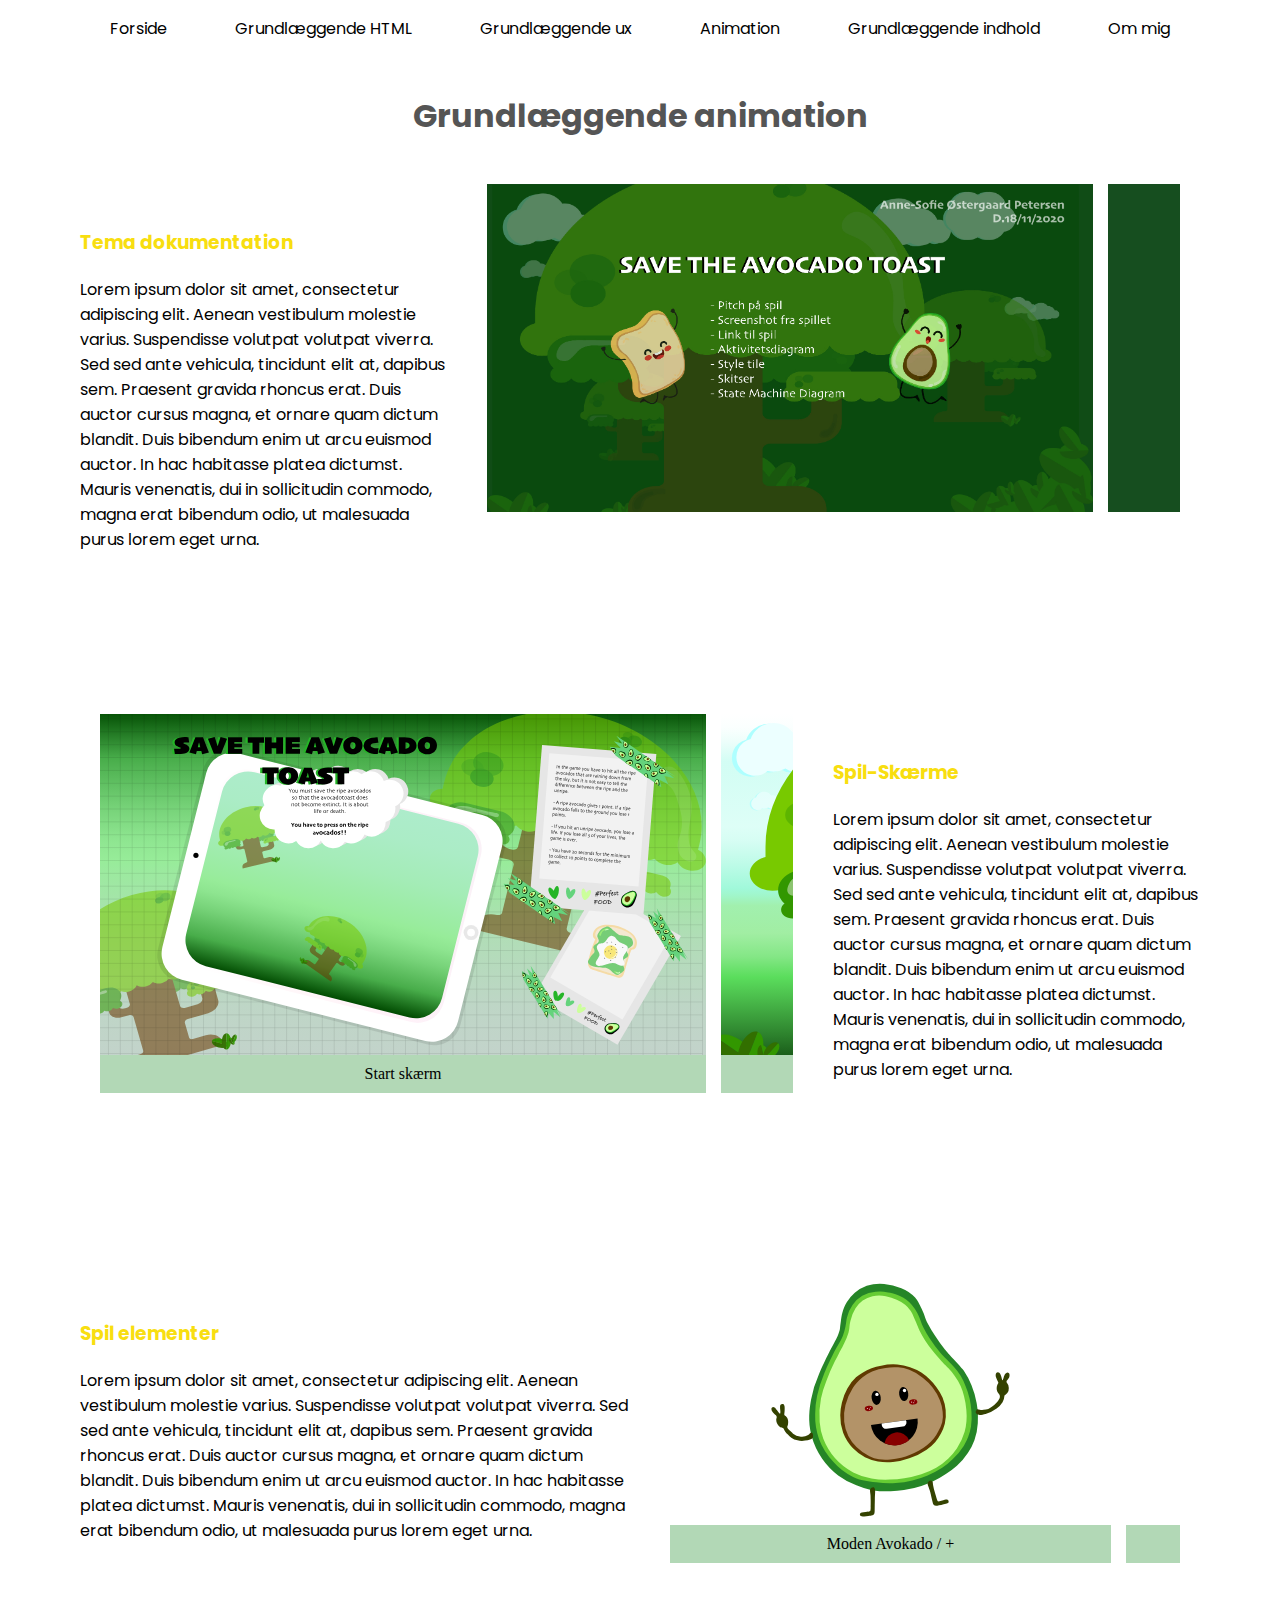
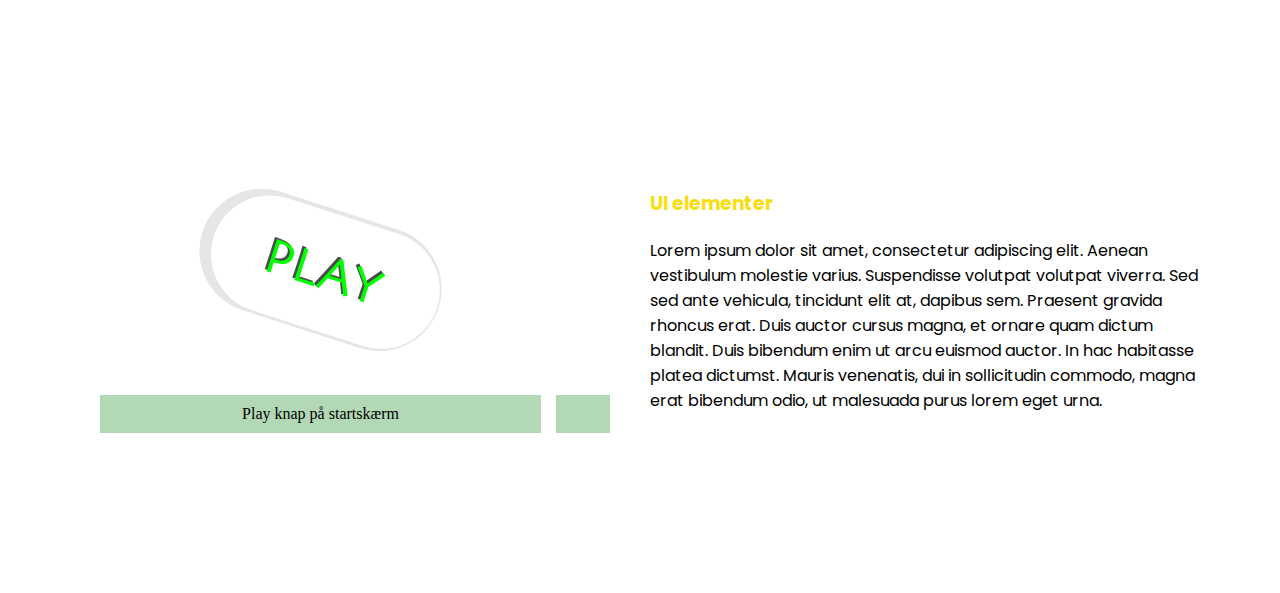
==== animation.html @ e8e9542e "font" ====
<!DOCTYPE html>
<html lang="">

<head>
    <meta charset="utf-8">
    <meta name="viewport" content="width=device-width, initial-scale=1.0">
    <title>Galleri</title>
    <link rel="stylesheet" href="main.css">
    <link rel="stylesheet" href="animation.css">
    <link rel="preconnect" href="https://fonts.gstatic.com">
    <link href="https://fonts.googleapis.com/css2?family=Poppins:wght@200&display=swap" rel="stylesheet">
</head>

<body>
    <header>
        <nav>
            <div id="menuknap" onclick="burgerMenu(this)">
                <div class="bar1"></div>
                <div class="bar2"></div>
                <div class="bar3"></div>
            </div>
            <ul id="menu" class="hidden" onclick="zIndex()">
                <li><a href="forside.html">Forside</a></li>
                <li><a href="html.html">Grundlæggende HTML </a></li>
                <li><a href="grundUX.html">Grundlæggende ux</a></li>
                <li><a href="animation.html">Animation</a></li>
                <li><a href="grundindhold.html">Grundlæggende indhold</a></li>
                <li><a href="ommig.html">Om mig</a></li>
            </ul>
            <div id="logo">
            </div>
        </nav>
    </header>
    <main>
        <section id="first_section">
            <h2>Grundlæggende animation</h2>

            <div class="section_wrapper">
                <div class="col">
                    <h3>Tema dokumentation</h3>
                    <p>Lorem ipsum dolor sit amet, consectetur adipiscing elit. Aenean vestibulum molestie varius. Suspendisse volutpat volutpat viverra. Sed sed ante vehicula, tincidunt elit at, dapibus sem. Praesent gravida rhoncus erat. Duis auctor cursus magna, et ornare quam dictum blandit. Duis bibendum enim ut arcu euismod auctor. In hac habitasse platea dictumst. Mauris venenatis, dui in sollicitudin commodo, magna erat bibendum odio, ut malesuada purus lorem eget urna.</p>
                </div>
                <div class="image-container">
                    <figure>
                        <img src="animation_image/side1.jpg" alt="animations dokument">
                    </figure>
                    <figure>
                        <img src="animation_image/side2.jpg" alt="animations dokument">
                    </figure>
                    <figure>
                        <img src="animation_image/side3.jpg" alt="animations dokument">
                    </figure>
                    <figure>
                        <img src="animation_image/side4.jpg" alt="animations dokument">
                    </figure>
                    <figure>
                        <img src="animation_image/side5.jpg" alt="animations dokument">
                    </figure>
                    <figure>
                        <img src="animation_image/side6.jpg" alt="animations dokument">
                    </figure>
                    <figure>
                        <img src="animation_image/side7.jpg" alt="animations dokument">
                    </figure>
                    <figure>
                        <img src="animation_image/side8.jpg" alt="animations dokument">
                    </figure>
                </div>
            </div>
        </section>
        <section id="second_section">
            <div class="section_wrapper">

                <div class="image-container">

                    <figure>
                        <img src="animation_image/assets/baggrundstart.svg" alt="startskærm">
                        <figcaption>Start skærm</figcaption>
                    </figure>

                    <figure>
                        <img src="animation_image/assets/baggrundspilleskaerm.svg" alt="spilleskærm">
                        <figcaption>Baggrund spilleskærm</figcaption>
                    </figure>
                    <figure>
                        <img src="animation_image/assets/baggrundlevelcomplete.svg" alt="levelcomplete">
                        <figcaption> Levelcomplete skærm </figcaption>
                    </figure>
                    <figure>
                        <img src="animation_image/assets/baggrundgameover.svg" alt="gameover">
                        <figcaption> Game over skærm </figcaption>
                    </figure>
                </div>
                <div class="col">
                    <h3>Spil-Skærme</h3>
                    <p>Lorem ipsum dolor sit amet, consectetur adipiscing elit. Aenean vestibulum molestie varius. Suspendisse volutpat volutpat viverra. Sed sed ante vehicula, tincidunt elit at, dapibus sem. Praesent gravida rhoncus erat. Duis auctor cursus magna, et ornare quam dictum blandit. Duis bibendum enim ut arcu euismod auctor. In hac habitasse platea dictumst. Mauris venenatis, dui in sollicitudin commodo, magna erat bibendum odio, ut malesuada purus lorem eget urna.</p>
                </div>
            </div>
        </section>
        <section id="third_section">
            <div class="section_wrapper">
                <div class="col">
                    <h3>Spil elementer</h3>
                    <p>Lorem ipsum dolor sit amet, consectetur adipiscing elit. Aenean vestibulum molestie varius. Suspendisse volutpat volutpat viverra. Sed sed ante vehicula, tincidunt elit at, dapibus sem. Praesent gravida rhoncus erat. Duis auctor cursus magna, et ornare quam dictum blandit. Duis bibendum enim ut arcu euismod auctor. In hac habitasse platea dictumst. Mauris venenatis, dui in sollicitudin commodo, magna erat bibendum odio, ut malesuada purus lorem eget urna.</p>
                </div>
                <div class="image-container">
                    <figure>
                        <img src="animation_image/assets/figurgodavokado.svg" alt="moden avokado">
                        <figcaption>Moden Avokado / + </figcaption>
                    </figure>

                    <figure>
                        <img src="animation_image/assets/figurdarligavokado.svg" alt="umoden avokado">
                        <figcaption>Umoden Avokado / - </figcaption>
                    </figure>
                    <figure>
                        <img src="animation_image/assets/figuravokado.svg" alt="avokado">
                        <figcaption>Figure på startskærm </figcaption>
                    </figure>
                    <figure>
                        <img src="animation_image/assets/figurtoast.svg" alt="umoden avokado">
                        <figcaption>Figure på startskærm </figcaption>
                    </figure>
                    <figure>
                        <img src="animation_image/assets/figurspeljaeg.svg" alt="umoden avokado">
                        <figcaption>Figure på startskærm </figcaption>
                    </figure>
                    <figure>
                        <img src="animation_image/assets/figuravokadotoast.svg" alt="umoden avokado">
                        <figcaption>Figure på startskærm </figcaption>
                    </figure>
                </div>
            </div>

        </section>
        <section id="fourth_section">

            <div class="section_wrapper">

                <div class="image-container">

                    <figure>
                        <img src="animation_image/assets/knapplay.svg" alt="start knap">
                        <figcaption>Play knap på startskærm</figcaption>
                    </figure>

                    <figure>
                        <img src="animation_image/assets/avokadoliv.svg" alt="liv">
                        <figcaption>Antal Liv på spilleskærm</figcaption>
                    </figure>

                    <figure>
                        <img src="animation_image/assets/avokadoliv.svg" alt="point">
                        <figcaption>Antal point tæller</figcaption>
                    </figure>
                    <figure>
                        <img src="animation_image/assets/figuravokadotoasttid.svg" alt="tid">
                        <figcaption>Tidstæller på spilleskærm</figcaption>
                    </figure>
                    <figure>
                        <img src="animation_image/assets/knapplayagain.svg" alt="prøv igen knap">
                        <figcaption>play again knap på level complete skærm</figcaption>
                    </figure>
                    <figure>
                        <img src="animation_image/assets/knaptryagain.svg" alt="prøv igen knap">
                        <figcaption>Try again knap på game over skærm</figcaption>
                    </figure>
                </div>
                <div class="col">
                    <h3>UI elementer </h3>
                    <p>Lorem ipsum dolor sit amet, consectetur adipiscing elit. Aenean vestibulum molestie varius. Suspendisse volutpat volutpat viverra. Sed sed ante vehicula, tincidunt elit at, dapibus sem. Praesent gravida rhoncus erat. Duis auctor cursus magna, et ornare quam dictum blandit. Duis bibendum enim ut arcu euismod auctor. In hac habitasse platea dictumst. Mauris venenatis, dui in sollicitudin commodo, magna erat bibendum odio, ut malesuada purus lorem eget urna.</p>
                </div>
            </div>
        </section>


    </main>
</body>

</html>
---- main.css ----
* {
    box-sizing: border-box;
}


main {
    max-width: 1080px;
    margin: 4rem auto;
    margin-top: 1rem;
}


body {
    margin: 0;

}

img {
    width: 100%;
    max-width: 100%;

}

section {
    max-width: 1200px;
    margin: 0 auto;
    padding-bottom: 6rem;

}

p {
    font-family: 'Poppins', sans-serif;
    /*    font-family: 'Montserrat';*/
    /*font-size: 0.8rem;*/
}

h1 {
    font-family: 'Poppins', sans-serif;
    /*    font-family: 'Playfair Display', serif;*/
    text-align: center;
    font-size: 6rem;
    color: #FAF8F2;
    /*#D7D7D9;*/

}

h2 {
    color: #555555;
    font-family: 'Poppins', sans-serif;
    /*    font-family: 'Playfair Display', serif;*/
    text-align: center;
    font-size: 2rem;
    padding-bottom: 20px;
}

h3 {
    color: #f8de10;
    /*#FCC751;*/
    font-family: 'Poppins', sans-serif;
    /*    font-family: 'Playfair Display', serif;*/
}

h4 {
    color: #9f9f9f;
    font-family: 'Poppins', sans-serif;
    /*    font-family: 'Playfair Display', serif;*/

}

nav a {
    font-family: 'Poppins', sans-serif;
    /*    font-family: 'Montserrat';*/
    text-decoration: none;
    color: black;
}

nav a:hover {
    color: #FCEE21;
}

/* Navigation */
nav {
    position: relative;
    /*z-index: 1;*/
    text-align: center;

}

.hidden {
    opacity: 0;
    transform: translateY(-10px);
}

header {
    background: #ffffff;
    text-align: center;
}


nav ul {
    position: absolute;
    z-index: 1;
    padding-left: 0;
    background-color: white;
    width: 100%;
    height: 35vh;
    margin-top: 7vh
}

nav a {
    font-size: 1rem;
    padding: 1rem;
}

#menu {
    transition: transform 0.3s;
    transform-origin: top top;
}

#menuknap {
    cursor: pointer;
    padding-left: 80vw;
    padding-top: 1rem;

}

.bar1,
.bar2,
.bar3 {
    width: 30px;
    height: 1px;
    background-color: #9a9a9a;
    margin: 10px 0;
    transition: 0.4s;
}

#menu li {
    list-style: none;
    padding: 2vh;

}

/* Rotate first bar */
.change .bar1 {
    -webkit-transform: rotate(-45deg) translate(-9px, 6px);
    transform: rotate(-45deg) translate(-9px, 6px);
}

/* Fade out the second bar */
.change .bar2 {
    opacity: 0;
}

/* Rotate last bar */
.change .bar3 {
    -webkit-transform: rotate(45deg) translate(-8px, -8px);
    transform: rotate(45deg) translate(-8px, -8px);
}

@media (min-width:600px) {
    /*Navigation*/

    #menuknap {
        display: none;
    }

    #menu.hidden {
        opacity: 1;

    }

    #menu li {
        display: inline-block;
        margin: 1rem;
        padding: 0;

    }

    nav ul {
        position: relative;
        padding-left: 0;
        background: none;
        height: 2rem;
        width: 100%;
        margin: 0;
    }

    nav {
        position: relative;
        text-align: center;
        padding-top: 10px;
        padding-bottom: 10px;

    }

}
---- animation.css ----
* {
    margin: 0;
    box-sizing: border-box;
}

img {
    width: 100%;
    vertical-align: middle;
}

/*Gobal styles*/
body {
    background: white;
}


h3 {
    text-align: left;
    padding-bottom: 20px;
}

p {
    text-align: left;
}

/*main content*/
main {
    max-width: 1200px;
    margin: 0 auto;
}

section {
    text-align: center;
    margin: 40px 0;
}

#fourth_section img {
    height: 250px;
}

#third_section img {
    height: 250px;
}

.image-container {
    display: flex;
    gap: 15px;
    padding: 20px;
}

.image-container figure {
    flex-grow: 1;
}

.image-container figcaption {
    padding: 10px;
    background: rgba(133, 193, 140, 0.63);
}

.image-container {
    overflow-x: scroll;
    scroll-snap-type: x mandatory;
}

.image-container figure {
    flex-basis: 90%;
    flex-shrink: 0;
    scroll-snap-align: center;
}

.image-container {
    margin-right: 20px;
}

#first_section .section_wrapper {
    padding: 2px 20px 2px 20px;
    margin: 2px 20px 2px 20px;
}

#second_section .section_wrapper {
    padding: 2px 20px 2px 20px;
    margin: 2px 20px 2px 20px;
}

#third_section .section_wrapper {
    padding: 2px 20px 2px 20px;
    margin: 2px 20px 2px 20px;
}

#fourth_section .section_wrapper {
    padding: 2px 20px 2px 20px;
    margin: 2px 20px 2px 20px;
}

.col {
    padding-top: 4rem;
}

@media (min-width: 600px) {
    #first_section .section_wrapper {
        display: grid;
        grid-template-columns: 1fr 2fr;
        grid-gap: 20px;
    }

    #second_section .section_wrapper {
        display: grid;
        grid-template-columns: 2fr 1fr;
        grid-gap: 20px;
    }

    #third_section .section_wrapper {
        display: grid;
        grid-template-columns: 1fr 1fr;
        grid-gap: 20px;
    }

    #fourth_section .section_wrapper {
        display: grid;
        grid-template-columns: 1fr 1fr;
        grid-gap: 20px;
    }
}
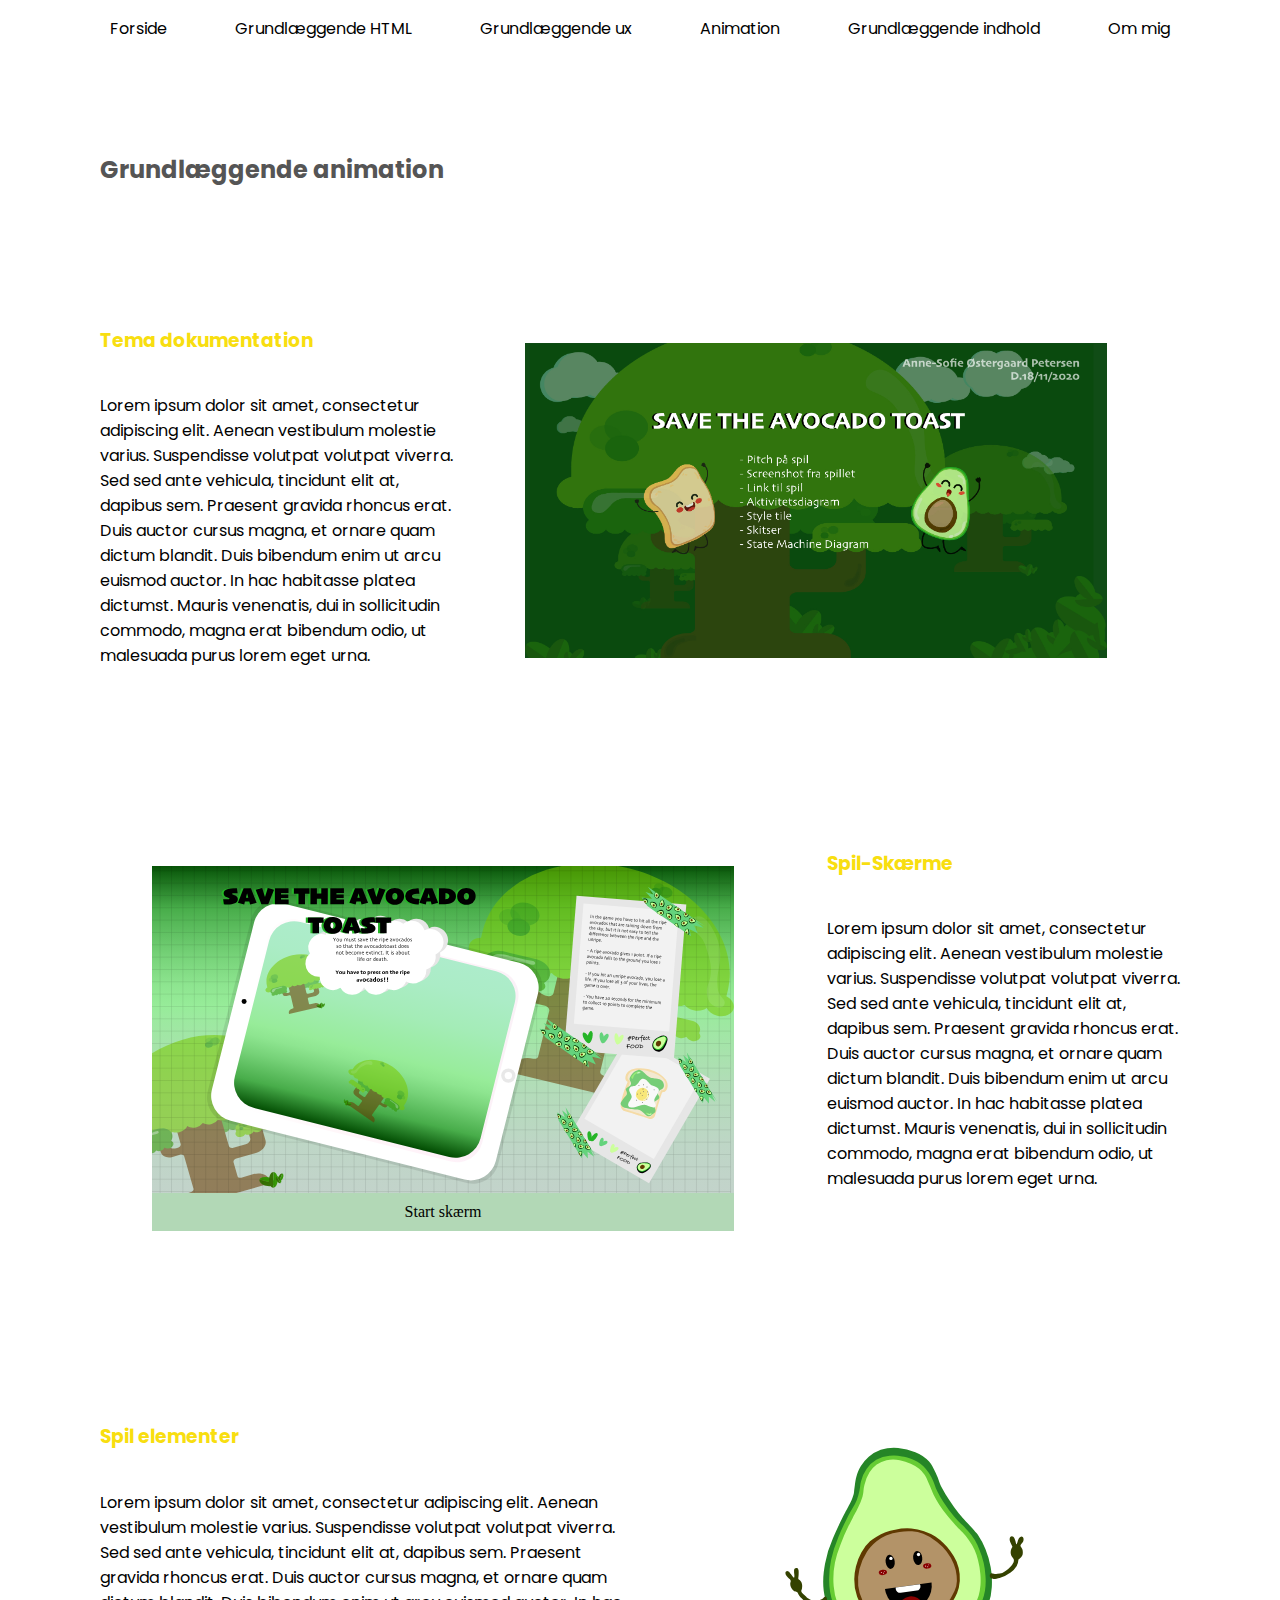
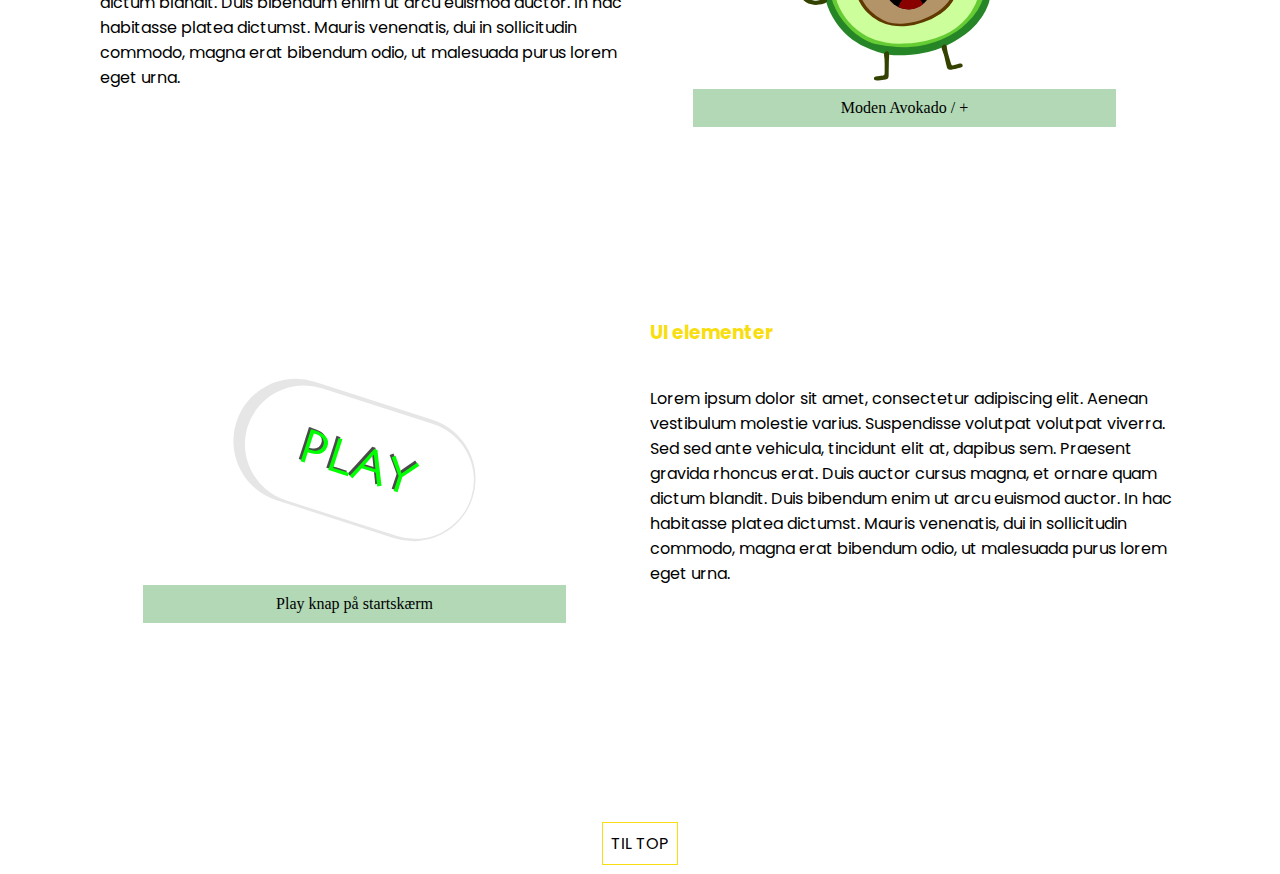
==== commit 496dd6da: "rettelser" ====
--- a/animation.html
+++ b/animation.html
@@ -12,7 +12,7 @@
 </head>
 
 <body>
-    <header>
+    <header id="my_header">
         <nav>
             <div id="menuknap" onclick="burgerMenu(this)">
                 <div class="bar1"></div>
@@ -32,9 +32,9 @@
         </nav>
     </header>
     <main>
+        <h2>Grundlæggende animation</h2>
+
         <section id="first_section">
-            <h2>Grundlæggende animation</h2>
-
             <div class="section_wrapper">
                 <div class="col">
                     <h3>Tema dokumentation</h3>
@@ -172,9 +172,13 @@
                 </div>
             </div>
         </section>
+    </main>
+    <footer id="footer">
+        <div class="footer">
+            <a href="#my_header">TIL TOP</a>
 
-
-    </main>
+        </div>
+    </footer>
 </body>
 
 </html>
--- a/main.css
+++ b/main.css
@@ -48,9 +48,10 @@
     color: #555555;
     font-family: 'Poppins', sans-serif;
     /*    font-family: 'Playfair Display', serif;*/
-    text-align: center;
-    font-size: 2rem;
-    padding-bottom: 20px;
+    text-align: left;
+    font-size: 1.5rem;
+    padding-bottom: 5rem;
+    padding-top: 5rem;
 }
 
 h3 {
@@ -102,9 +103,9 @@
     z-index: 1;
     padding-left: 0;
     background-color: white;
-    width: 100%;
-    height: 35vh;
-    margin-top: 7vh
+    width: 42%;
+    height: 44vh;
+    margin: 0;
 }
 
 nav a {
@@ -136,9 +137,32 @@
 
 #menu li {
     list-style: none;
-    padding: 2vh;
-
-}
+    padding: 1.5vh;
+
+}
+
+.logodesktop {
+    display: none;
+}
+
+#logo h1 {
+    font-size: 8vw;
+    text-align: left;
+    padding-left: 7vw;
+    padding-top: 20px;
+    color: #FDD882;
+    display: none;
+}
+
+.logomobil {
+    position: absolute;
+    width: 120px;
+    height: 120px;
+    margin-top: 1rem;
+    margin-left: 37.8vw;
+
+}
+
 
 /* Rotate first bar */
 .change .bar1 {
@@ -194,3 +218,20 @@
     }
 
 }
+
+.footer {
+    height: 55px;
+    width: 100%;
+    background-color: #ffffff;
+    text-align: center;
+    font-family: 'Poppins', sans-serif;
+}
+
+.footer a {
+    display: inline-block;
+    color: black;
+    border: 1px solid #f8de10;
+    padding: 8px;
+    margin: 3px;
+    text-decoration: none;
+}
--- a/animation.css
+++ b/animation.css
@@ -1,8 +1,3 @@
-* {
-    margin: 0;
-    box-sizing: border-box;
-}
-
 img {
     width: 100%;
     vertical-align: middle;
@@ -24,10 +19,6 @@
 }
 
 /*main content*/
-main {
-    max-width: 1200px;
-    margin: 0 auto;
-}
 
 section {
     text-align: center;
@@ -72,29 +63,8 @@
     margin-right: 20px;
 }
 
-#first_section .section_wrapper {
-    padding: 2px 20px 2px 20px;
-    margin: 2px 20px 2px 20px;
-}
 
-#second_section .section_wrapper {
-    padding: 2px 20px 2px 20px;
-    margin: 2px 20px 2px 20px;
-}
 
-#third_section .section_wrapper {
-    padding: 2px 20px 2px 20px;
-    margin: 2px 20px 2px 20px;
-}
-
-#fourth_section .section_wrapper {
-    padding: 2px 20px 2px 20px;
-    margin: 2px 20px 2px 20px;
-}
-
-.col {
-    padding-top: 4rem;
-}
 
 @media (min-width: 600px) {
     #first_section .section_wrapper {
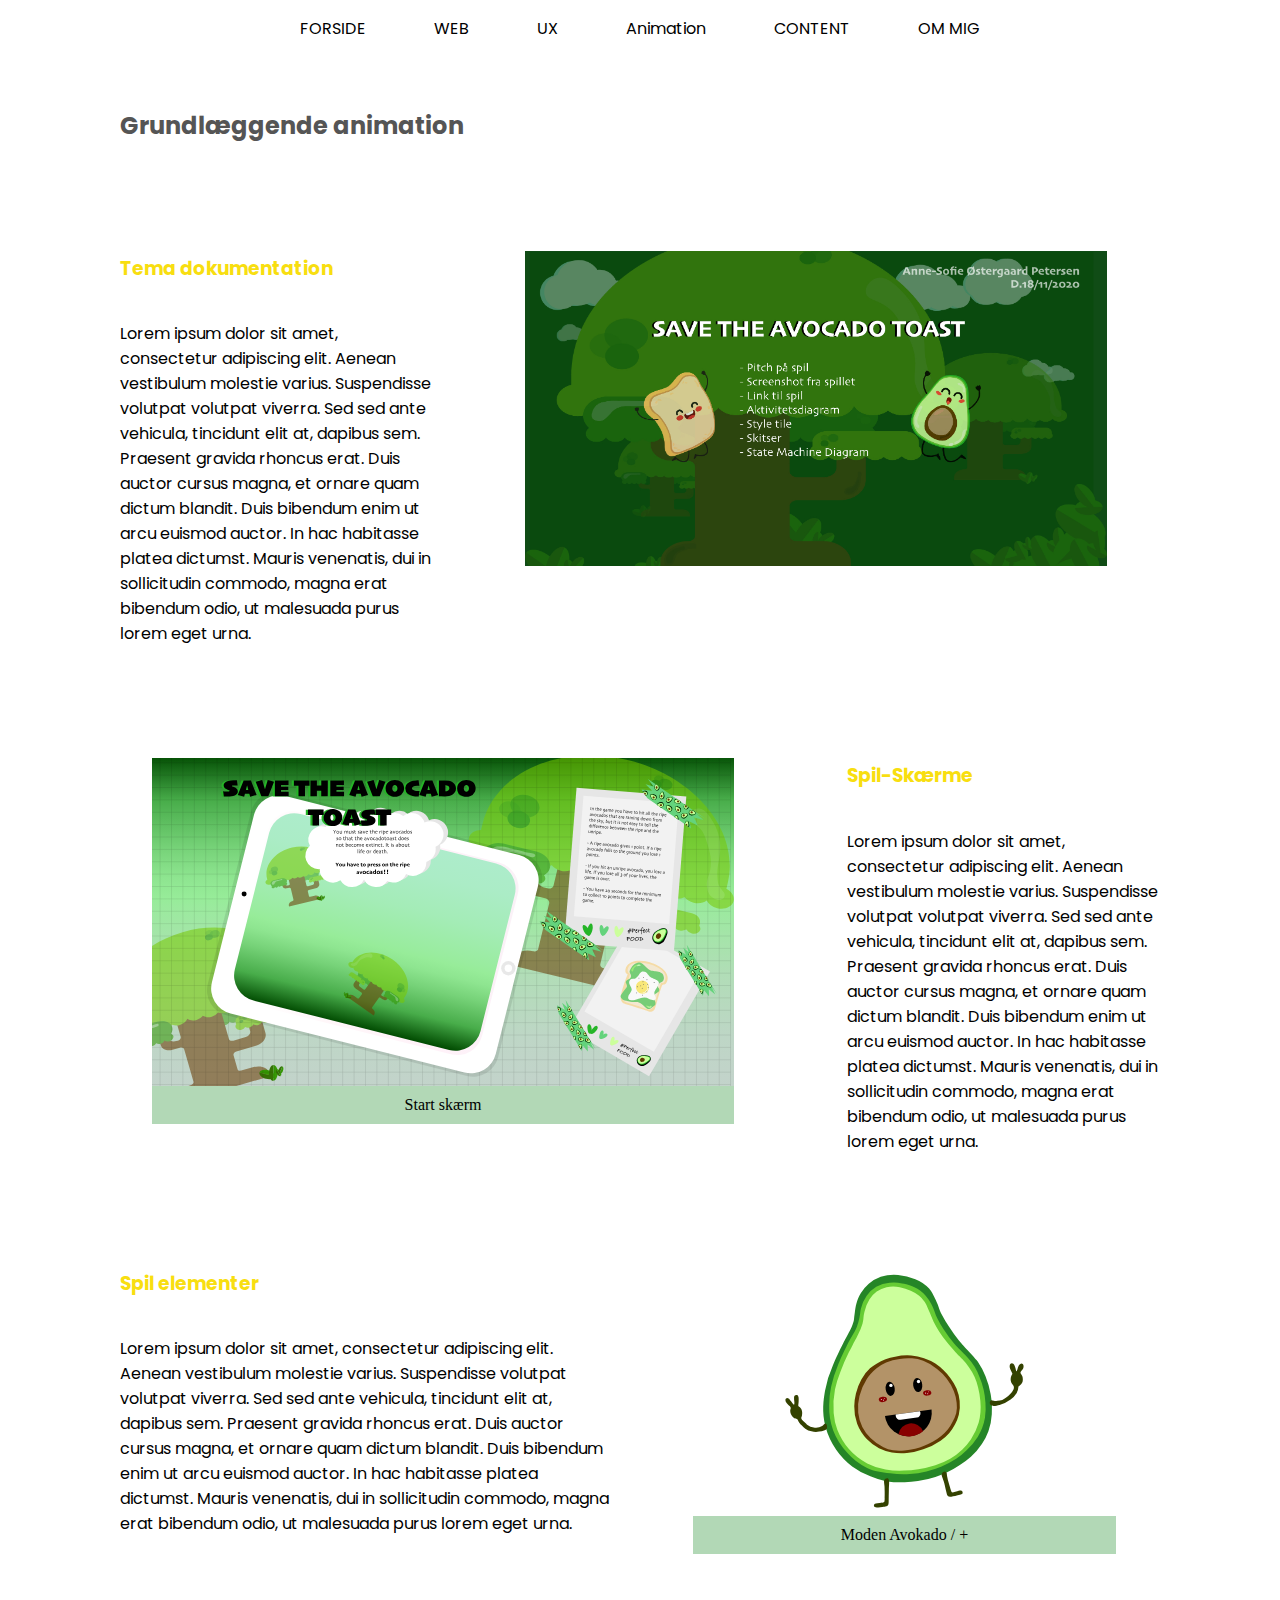
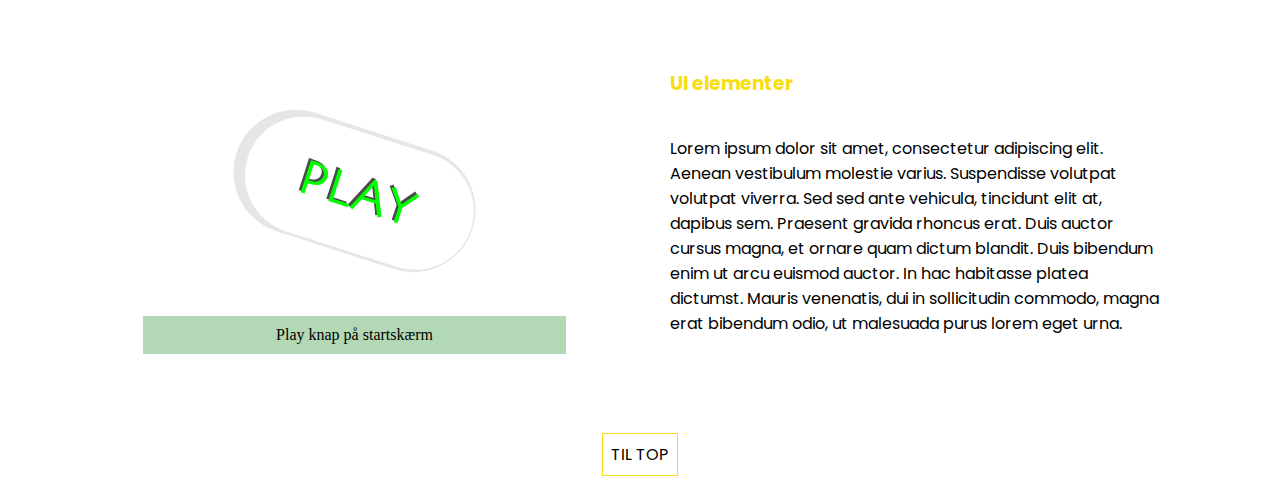
==== commit 0559939c: "res og menu" ====
--- a/animation.html
+++ b/animation.html
@@ -9,6 +9,8 @@
     <link rel="stylesheet" href="animation.css">
     <link rel="preconnect" href="https://fonts.gstatic.com">
     <link href="https://fonts.googleapis.com/css2?family=Poppins:wght@200&display=swap" rel="stylesheet">
+    <script src="script.js"></script>
+
 </head>
 
 <body>
@@ -19,13 +21,13 @@
                 <div class="bar2"></div>
                 <div class="bar3"></div>
             </div>
-            <ul id="menu" class="hidden" onclick="zIndex()">
-                <li><a href="forside.html">Forside</a></li>
-                <li><a href="html.html">Grundlæggende HTML </a></li>
-                <li><a href="grundUX.html">Grundlæggende ux</a></li>
+            <ul id="menu" class="hidden">
+                <li><a href="forside.html">FORSIDE</a></li>
+                <li><a href="html.html">WEB</a></li>
+                <li><a href="grundUX.html">UX</a></li>
                 <li><a href="animation.html">Animation</a></li>
-                <li><a href="grundindhold.html">Grundlæggende indhold</a></li>
-                <li><a href="ommig.html">Om mig</a></li>
+                <li><a href="grundindhold.html">CONTENT</a></li>
+                <li><a href="ommig.html">OM MIG</a></li>
             </ul>
             <div id="logo">
             </div>
@@ -36,7 +38,7 @@
 
         <section id="first_section">
             <div class="section_wrapper">
-                <div class="col">
+                <div class="text">
                     <h3>Tema dokumentation</h3>
                     <p>Lorem ipsum dolor sit amet, consectetur adipiscing elit. Aenean vestibulum molestie varius. Suspendisse volutpat volutpat viverra. Sed sed ante vehicula, tincidunt elit at, dapibus sem. Praesent gravida rhoncus erat. Duis auctor cursus magna, et ornare quam dictum blandit. Duis bibendum enim ut arcu euismod auctor. In hac habitasse platea dictumst. Mauris venenatis, dui in sollicitudin commodo, magna erat bibendum odio, ut malesuada purus lorem eget urna.</p>
                 </div>
@@ -91,7 +93,7 @@
                         <figcaption> Game over skærm </figcaption>
                     </figure>
                 </div>
-                <div class="col">
+                <div class="text">
                     <h3>Spil-Skærme</h3>
                     <p>Lorem ipsum dolor sit amet, consectetur adipiscing elit. Aenean vestibulum molestie varius. Suspendisse volutpat volutpat viverra. Sed sed ante vehicula, tincidunt elit at, dapibus sem. Praesent gravida rhoncus erat. Duis auctor cursus magna, et ornare quam dictum blandit. Duis bibendum enim ut arcu euismod auctor. In hac habitasse platea dictumst. Mauris venenatis, dui in sollicitudin commodo, magna erat bibendum odio, ut malesuada purus lorem eget urna.</p>
                 </div>
@@ -99,7 +101,7 @@
         </section>
         <section id="third_section">
             <div class="section_wrapper">
-                <div class="col">
+                <div class="text">
                     <h3>Spil elementer</h3>
                     <p>Lorem ipsum dolor sit amet, consectetur adipiscing elit. Aenean vestibulum molestie varius. Suspendisse volutpat volutpat viverra. Sed sed ante vehicula, tincidunt elit at, dapibus sem. Praesent gravida rhoncus erat. Duis auctor cursus magna, et ornare quam dictum blandit. Duis bibendum enim ut arcu euismod auctor. In hac habitasse platea dictumst. Mauris venenatis, dui in sollicitudin commodo, magna erat bibendum odio, ut malesuada purus lorem eget urna.</p>
                 </div>
@@ -166,7 +168,7 @@
                         <figcaption>Try again knap på game over skærm</figcaption>
                     </figure>
                 </div>
-                <div class="col">
+                <div class="text">
                     <h3>UI elementer </h3>
                     <p>Lorem ipsum dolor sit amet, consectetur adipiscing elit. Aenean vestibulum molestie varius. Suspendisse volutpat volutpat viverra. Sed sed ante vehicula, tincidunt elit at, dapibus sem. Praesent gravida rhoncus erat. Duis auctor cursus magna, et ornare quam dictum blandit. Duis bibendum enim ut arcu euismod auctor. In hac habitasse platea dictumst. Mauris venenatis, dui in sollicitudin commodo, magna erat bibendum odio, ut malesuada purus lorem eget urna.</p>
                 </div>
--- a/main.css
+++ b/main.css
@@ -5,8 +5,8 @@
 
 main {
     max-width: 1080px;
-    margin: 4rem auto;
-    margin-top: 1rem;
+    margin: 1.5rem auto;
+    /*    margin-top: 1rem;*/
 }
 
 
@@ -24,7 +24,7 @@
 section {
     max-width: 1200px;
     margin: 0 auto;
-    padding-bottom: 6rem;
+    padding-bottom: 1rem;
 
 }
 
@@ -50,8 +50,9 @@
     /*    font-family: 'Playfair Display', serif;*/
     text-align: left;
     font-size: 1.5rem;
-    padding-bottom: 5rem;
-    padding-top: 5rem;
+    padding-bottom: 2rem;
+    padding-top: 2rem;
+    padding-left: 20px;
 }
 
 h3 {
@@ -82,8 +83,9 @@
 /* Navigation */
 nav {
     position: relative;
-    /*z-index: 1;*/
-    text-align: center;
+    /*    z-index: 1;
+    */
+    text-align: left;
 
 }
 
@@ -103,7 +105,7 @@
     z-index: 1;
     padding-left: 0;
     background-color: white;
-    width: 42%;
+    width: 100%;
     height: 44vh;
     margin: 0;
 }
@@ -115,7 +117,7 @@
 
 #menu {
     transition: transform 0.3s;
-    transform-origin: top top;
+    transform-origin: top;
 }
 
 #menuknap {
@@ -130,7 +132,7 @@
 .bar3 {
     width: 30px;
     height: 1px;
-    background-color: #9a9a9a;
+    background-color: #FCEE21;
     margin: 10px 0;
     transition: 0.4s;
 }
@@ -138,28 +140,6 @@
 #menu li {
     list-style: none;
     padding: 1.5vh;
-
-}
-
-.logodesktop {
-    display: none;
-}
-
-#logo h1 {
-    font-size: 8vw;
-    text-align: left;
-    padding-left: 7vw;
-    padding-top: 20px;
-    color: #FDD882;
-    display: none;
-}
-
-.logomobil {
-    position: absolute;
-    width: 120px;
-    height: 120px;
-    margin-top: 1rem;
-    margin-left: 37.8vw;
 
 }
 
@@ -217,6 +197,14 @@
 
     }
 
+    section {
+        max-width: 1200px;
+        margin: 0 auto;
+        padding-bottom: 6rem;
+
+    }
+
+
 }
 
 .footer {
@@ -235,3 +223,7 @@
     margin: 3px;
     text-decoration: none;
 }
+
+.footer a:hover {
+    color: #FCEE21;
+}
--- a/animation.css
+++ b/animation.css
@@ -16,6 +16,7 @@
 
 p {
     text-align: left;
+
 }
 
 /*main content*/
@@ -23,6 +24,7 @@
 section {
     text-align: center;
     margin: 40px 0;
+    padding-bottom: 0;
 }
 
 #fourth_section img {
@@ -63,7 +65,9 @@
     margin-right: 20px;
 }
 
-
+.text {
+    padding: 20px;
+}
 
 
 @media (min-width: 600px) {
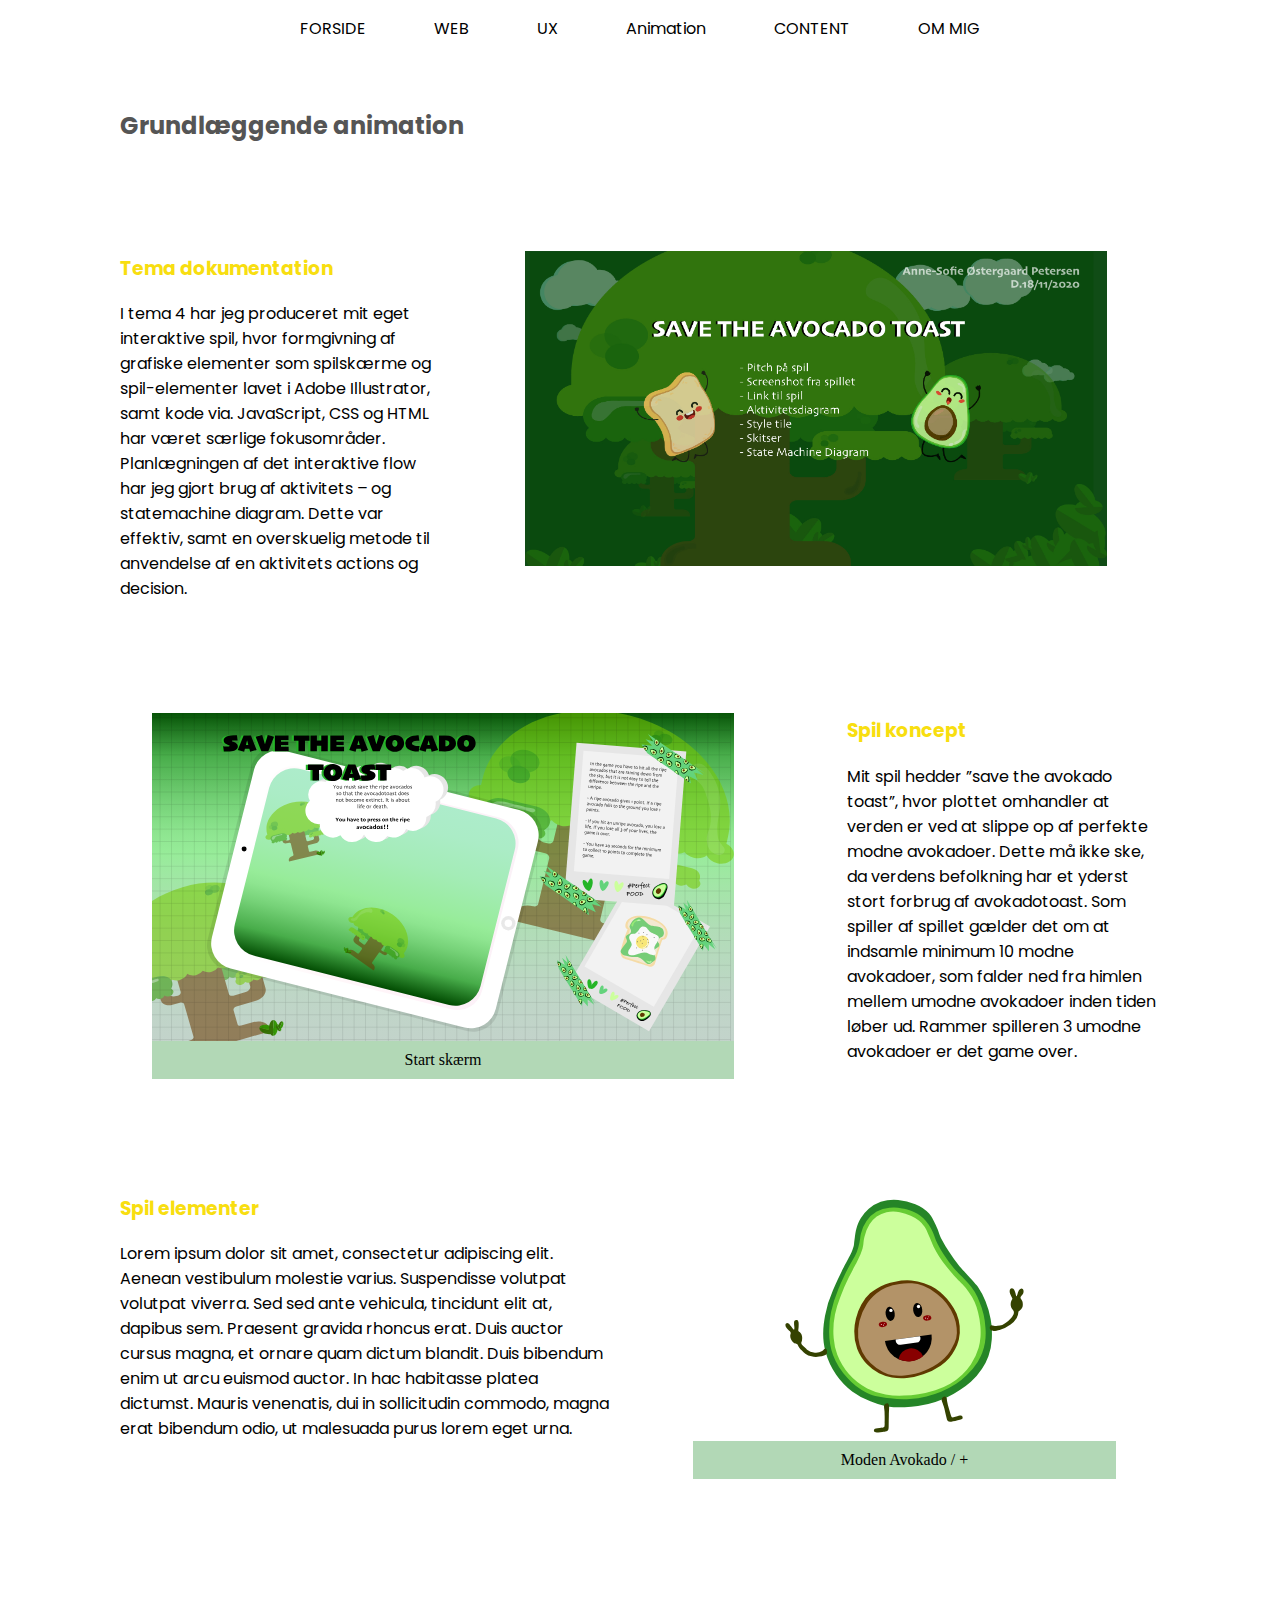
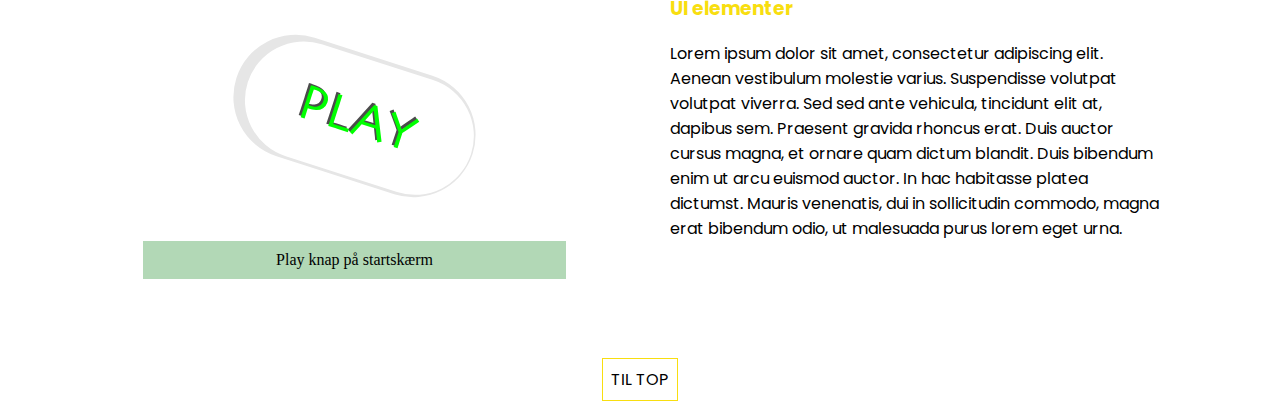
==== commit f9e97039: "n" ====
--- a/animation.html
+++ b/animation.html
@@ -40,7 +40,9 @@
             <div class="section_wrapper">
                 <div class="text">
                     <h3>Tema dokumentation</h3>
-                    <p>Lorem ipsum dolor sit amet, consectetur adipiscing elit. Aenean vestibulum molestie varius. Suspendisse volutpat volutpat viverra. Sed sed ante vehicula, tincidunt elit at, dapibus sem. Praesent gravida rhoncus erat. Duis auctor cursus magna, et ornare quam dictum blandit. Duis bibendum enim ut arcu euismod auctor. In hac habitasse platea dictumst. Mauris venenatis, dui in sollicitudin commodo, magna erat bibendum odio, ut malesuada purus lorem eget urna.</p>
+                    <p>I tema 4 har jeg produceret mit eget interaktive spil, hvor formgivning af grafiske elementer som spilskærme og spil-elementer lavet i Adobe Illustrator, samt kode via. JavaScript, CSS og HTML har været særlige fokusområder. Planlægningen af det interaktive flow har jeg gjort brug af aktivitets – og statemachine diagram. Dette var effektiv, samt en overskuelig metode til anvendelse af en aktivitets actions og decision.
+
+                    </p>
                 </div>
                 <div class="image-container">
                     <figure>
@@ -94,8 +96,8 @@
                     </figure>
                 </div>
                 <div class="text">
-                    <h3>Spil-Skærme</h3>
-                    <p>Lorem ipsum dolor sit amet, consectetur adipiscing elit. Aenean vestibulum molestie varius. Suspendisse volutpat volutpat viverra. Sed sed ante vehicula, tincidunt elit at, dapibus sem. Praesent gravida rhoncus erat. Duis auctor cursus magna, et ornare quam dictum blandit. Duis bibendum enim ut arcu euismod auctor. In hac habitasse platea dictumst. Mauris venenatis, dui in sollicitudin commodo, magna erat bibendum odio, ut malesuada purus lorem eget urna.</p>
+                    <h3>Spil koncept</h3>
+                    <p>Mit spil hedder ”save the avokado toast”, hvor plottet omhandler at verden er ved at slippe op af perfekte modne avokadoer. Dette må ikke ske, da verdens befolkning har et yderst stort forbrug af avokadotoast. Som spiller af spillet gælder det om at indsamle minimum 10 modne avokadoer, som falder ned fra himlen mellem umodne avokadoer inden tiden løber ud. Rammer spilleren 3 umodne avokadoer er det game over.</p>
                 </div>
             </div>
         </section>
--- a/main.css
+++ b/main.css
@@ -122,7 +122,7 @@
 
 #menuknap {
     cursor: pointer;
-    padding-left: 80vw;
+    padding-left: 90vw;
     padding-top: 1rem;
 
 }
@@ -161,7 +161,7 @@
     transform: rotate(45deg) translate(-8px, -8px);
 }
 
-@media (min-width:600px) {
+@media (min-width:730px) {
     /*Navigation*/
 
     #menuknap {
--- a/animation.css
+++ b/animation.css
@@ -11,7 +11,6 @@
 
 h3 {
     text-align: left;
-    padding-bottom: 20px;
 }
 
 p {
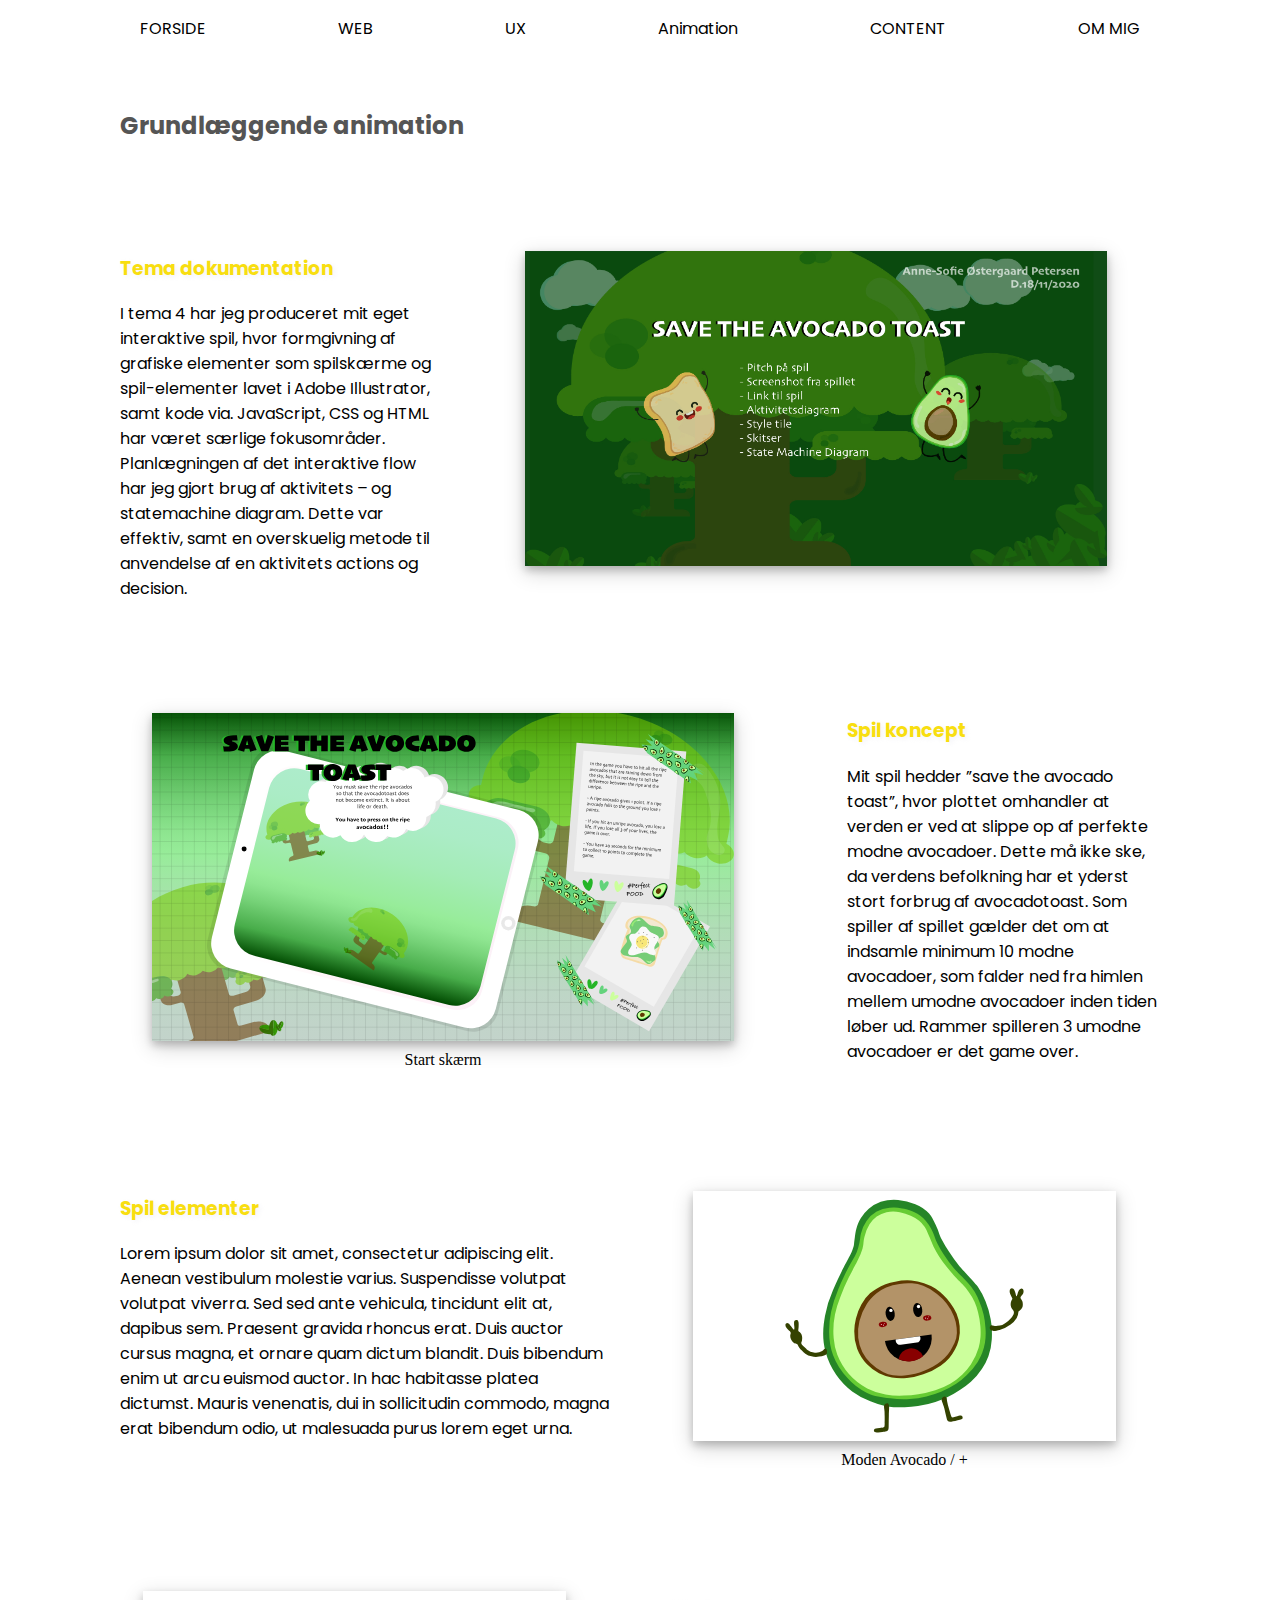
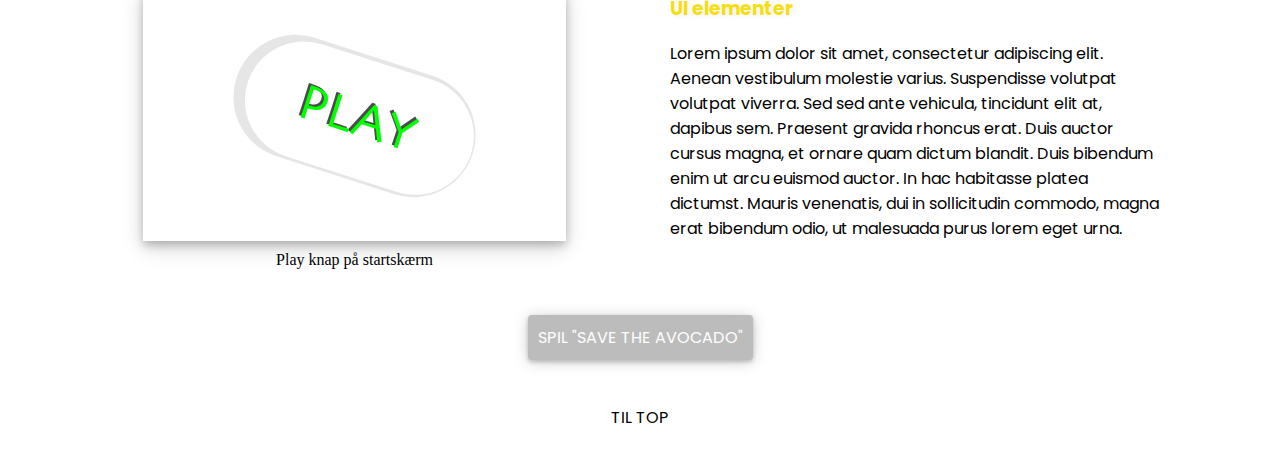
==== commit e8d910f9: "hej" ====
--- a/animation.html
+++ b/animation.html
@@ -97,7 +97,7 @@
                 </div>
                 <div class="text">
                     <h3>Spil koncept</h3>
-                    <p>Mit spil hedder ”save the avokado toast”, hvor plottet omhandler at verden er ved at slippe op af perfekte modne avokadoer. Dette må ikke ske, da verdens befolkning har et yderst stort forbrug af avokadotoast. Som spiller af spillet gælder det om at indsamle minimum 10 modne avokadoer, som falder ned fra himlen mellem umodne avokadoer inden tiden løber ud. Rammer spilleren 3 umodne avokadoer er det game over.</p>
+                    <p>Mit spil hedder ”save the avocado toast”, hvor plottet omhandler at verden er ved at slippe op af perfekte modne avocadoer. Dette må ikke ske, da verdens befolkning har et yderst stort forbrug af avocadotoast. Som spiller af spillet gælder det om at indsamle minimum 10 modne avocadoer, som falder ned fra himlen mellem umodne avocadoer inden tiden løber ud. Rammer spilleren 3 umodne avocadoer er det game over.</p>
                 </div>
             </div>
         </section>
@@ -110,12 +110,12 @@
                 <div class="image-container">
                     <figure>
                         <img src="animation_image/assets/figurgodavokado.svg" alt="moden avokado">
-                        <figcaption>Moden Avokado / + </figcaption>
+                        <figcaption>Moden Avocado / + </figcaption>
                     </figure>
 
                     <figure>
                         <img src="animation_image/assets/figurdarligavokado.svg" alt="umoden avokado">
-                        <figcaption>Umoden Avokado / - </figcaption>
+                        <figcaption>Umoden Avocado / - </figcaption>
                     </figure>
                     <figure>
                         <img src="animation_image/assets/figuravokado.svg" alt="avokado">
@@ -175,6 +175,7 @@
                     <p>Lorem ipsum dolor sit amet, consectetur adipiscing elit. Aenean vestibulum molestie varius. Suspendisse volutpat volutpat viverra. Sed sed ante vehicula, tincidunt elit at, dapibus sem. Praesent gravida rhoncus erat. Duis auctor cursus magna, et ornare quam dictum blandit. Duis bibendum enim ut arcu euismod auctor. In hac habitasse platea dictumst. Mauris venenatis, dui in sollicitudin commodo, magna erat bibendum odio, ut malesuada purus lorem eget urna.</p>
                 </div>
             </div>
+            <a href="http://asoep.dk/kea/04_animation/spil/spil/index.html" class="button">SPIL "SAVE THE AVOCADO"</a>
         </section>
     </main>
     <footer id="footer">
--- a/main.css
+++ b/main.css
@@ -18,7 +18,6 @@
 img {
     width: 100%;
     max-width: 100%;
-
 }
 
 section {
@@ -60,6 +59,8 @@
     /*#FCC751;*/
     font-family: 'Poppins', sans-serif;
     /*    font-family: 'Playfair Display', serif;*/
+    text-shadow: 2px 2px 5px rgba(237, 237, 242, 0.65);
+
 }
 
 h4 {
@@ -112,7 +113,7 @@
 
 nav a {
     font-size: 1rem;
-    padding: 1rem;
+    padding: 4rem;
 }
 
 #menu {
@@ -161,6 +162,26 @@
     transform: rotate(45deg) translate(-8px, -8px);
 }
 
+.footer {
+    height: 55px;
+    width: 100%;
+    background-color: #ffffff;
+    text-align: center;
+    font-family: 'Poppins', sans-serif;
+}
+
+.footer a {
+    display: inline-block;
+    color: black;
+    padding: 2px;
+    margin: 3px;
+    text-decoration: none;
+}
+
+.footer a:hover {
+    color: #FCEE21;
+}
+
 @media (min-width:730px) {
     /*Navigation*/
 
@@ -207,23 +228,23 @@
 
 }
 
-.footer {
-    height: 55px;
-    width: 100%;
-    background-color: #ffffff;
-    text-align: center;
-    font-family: 'Poppins', sans-serif;
-}
-
-.footer a {
-    display: inline-block;
-    color: black;
-    border: 1px solid #f8de10;
-    padding: 8px;
-    margin: 3px;
-    text-decoration: none;
-}
-
-.footer a:hover {
-    color: #FCEE21;
-}
+@media (max-width: 1300px) {
+    nav a {
+        font-size: 1rem;
+        padding: 3rem;
+    }
+}
+
+@media (max-width: 1106px) {
+    nav a {
+        font-size: 1rem;
+        padding: 2rem;
+    }
+}
+
+@media (max-width: 920px) {
+    nav a {
+        font-size: 1rem;
+        padding: 1rem;
+    }
+}
--- a/animation.css
+++ b/animation.css
@@ -1,6 +1,7 @@
 img {
     width: 100%;
     vertical-align: middle;
+    box-shadow: 0 4px 8px 0 rgba(0, 0, 0, 0.2), 0 6px 20px 0 rgba(0, 0, 0, 0.19);
 }
 
 /*Gobal styles*/
@@ -46,7 +47,7 @@
 
 .image-container figcaption {
     padding: 10px;
-    background: rgba(133, 193, 140, 0.63);
+    background: white;
 }
 
 .image-container {
@@ -94,3 +95,21 @@
         grid-gap: 20px;
     }
 }
+
+.button {
+
+    position: relative;
+    display: inline-block;
+    background-color: #bcbcbc;
+    text-decoration: none;
+    border-radius: 4px;
+    color: white;
+    font-family: 'Poppins', sans-serif;
+    padding: 10px;
+    box-shadow: 0 2px 4px 0 rgba(0, 0, 0, 0.2), 0 2px 15px 0 rgba(0, 0, 0, 0.19);
+
+}
+
+a:hover {
+    color: #FCEE21;
+}
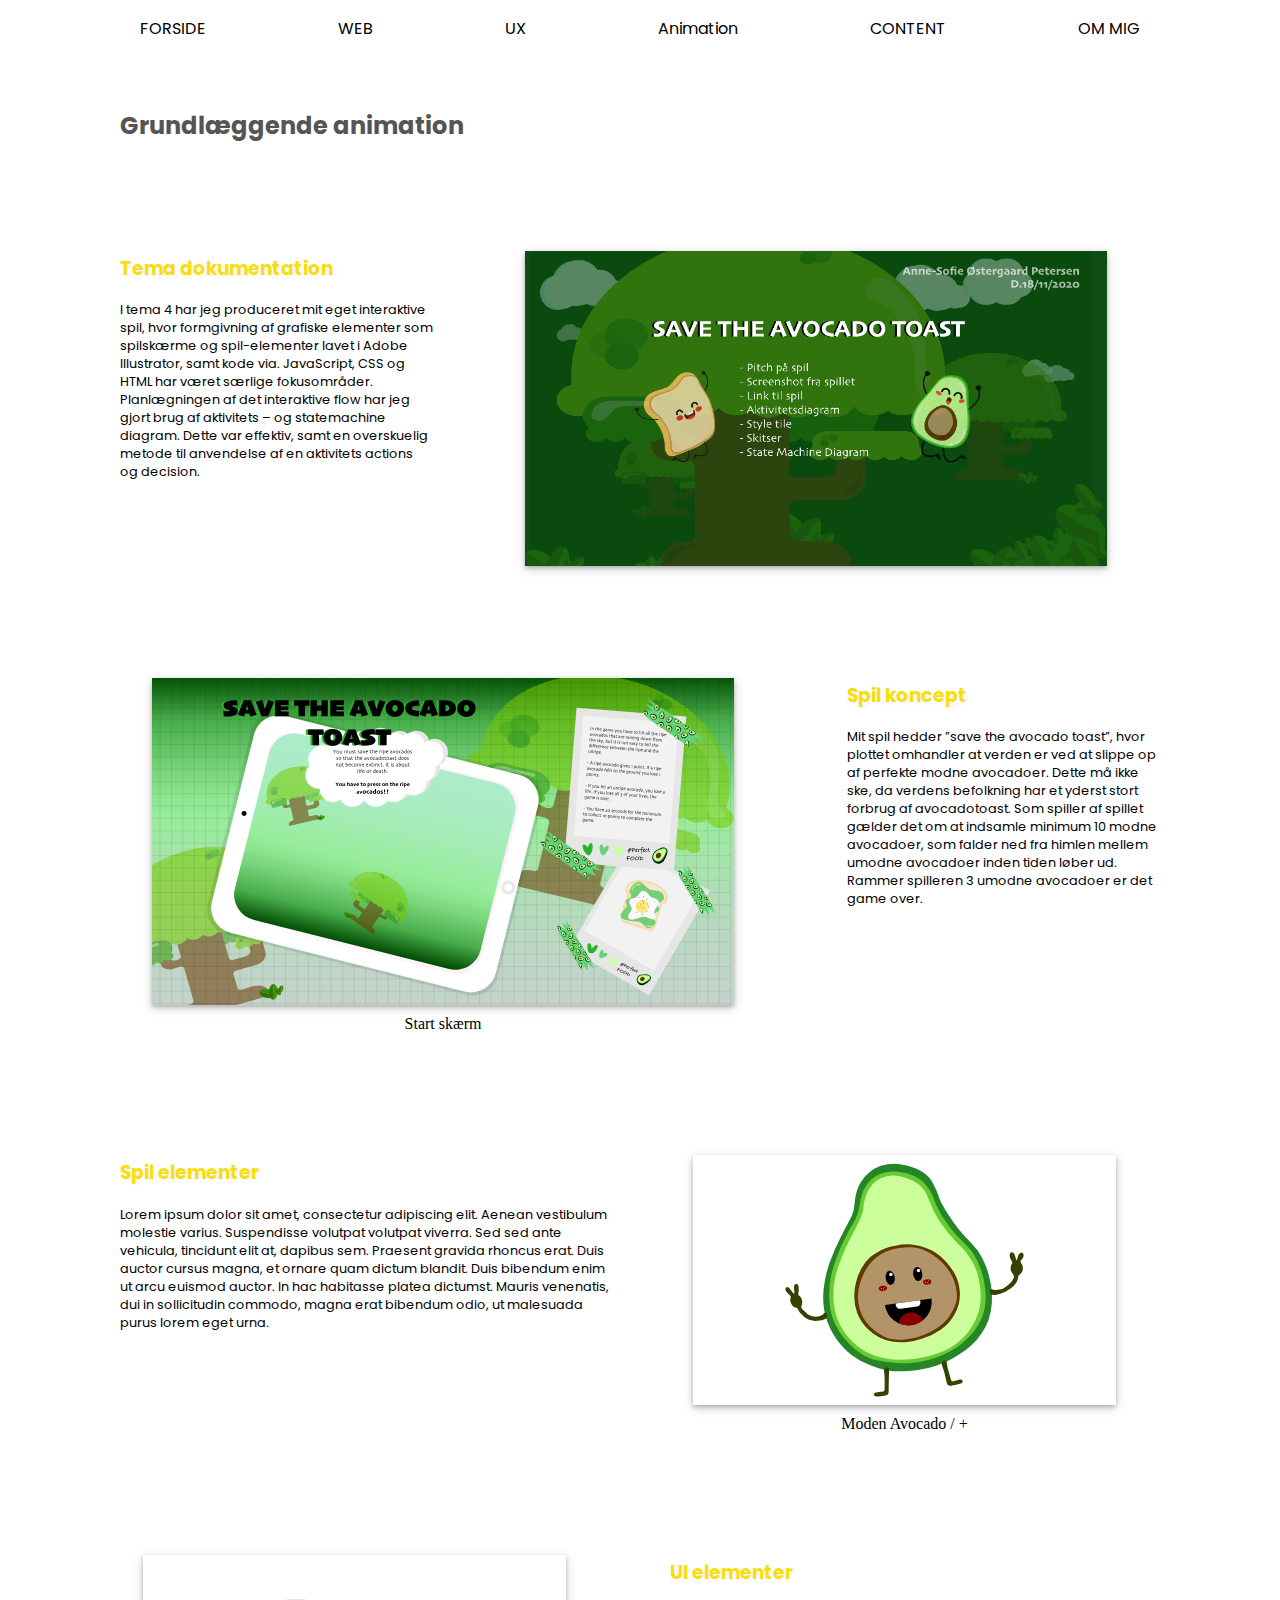
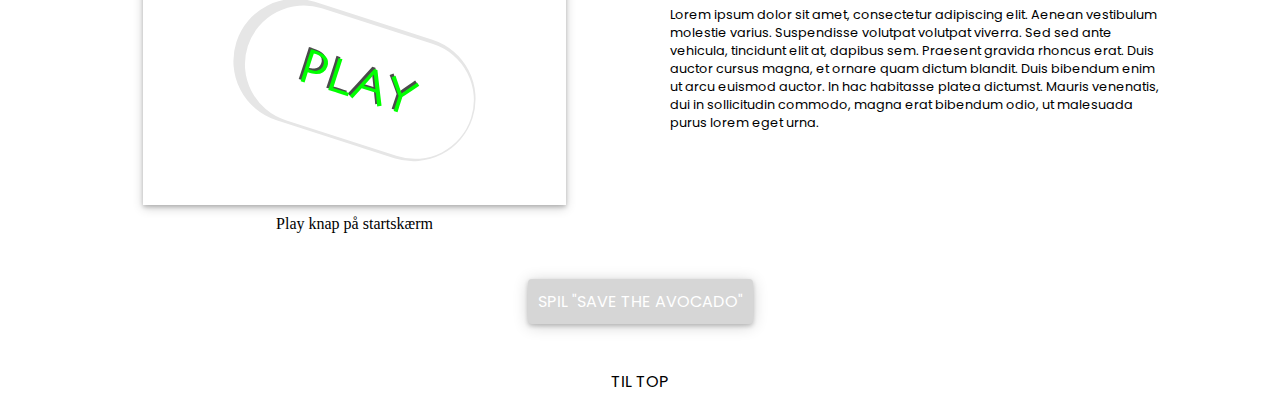
==== commit 6179a80d: "logo" ====
--- a/animation.html
+++ b/animation.html
@@ -22,7 +22,7 @@
                 <div class="bar3"></div>
             </div>
             <ul id="menu" class="hidden">
-                <li><a href="forside.html">FORSIDE</a></li>
+                <li><a href="index.html">FORSIDE</a></li>
                 <li><a href="html.html">WEB</a></li>
                 <li><a href="grundUX.html">UX</a></li>
                 <li><a href="animation.html">Animation</a></li>
--- a/main.css
+++ b/main.css
@@ -30,17 +30,15 @@
 p {
     font-family: 'Poppins', sans-serif;
     /*    font-family: 'Montserrat';*/
-    /*font-size: 0.8rem;*/
+    font-size: 0.8rem;
 }
 
 h1 {
     font-family: 'Poppins', sans-serif;
     /*    font-family: 'Playfair Display', serif;*/
-    text-align: center;
-    font-size: 6rem;
+    font-size: 2rem;
     color: #FAF8F2;
-    /*#D7D7D9;*/
-
+    margin: 0;
 }
 
 h2 {
@@ -133,7 +131,7 @@
 .bar3 {
     width: 30px;
     height: 1px;
-    background-color: #FCEE21;
+    background-color: black;
     margin: 10px 0;
     transition: 0.4s;
 }
--- a/animation.css
+++ b/animation.css
@@ -1,7 +1,7 @@
 img {
     width: 100%;
     vertical-align: middle;
-    box-shadow: 0 4px 8px 0 rgba(0, 0, 0, 0.2), 0 6px 20px 0 rgba(0, 0, 0, 0.19);
+    box-shadow: 0 2px 4px 0 rgba(0, 0, 0, 0.2), 0 3px 10px 0 rgba(0, 0, 0, 0.19);
 }
 
 /*Gobal styles*/
@@ -100,7 +100,7 @@
 
     position: relative;
     display: inline-block;
-    background-color: #bcbcbc;
+    background-color: #d6d6d6;
     text-decoration: none;
     border-radius: 4px;
     color: white;
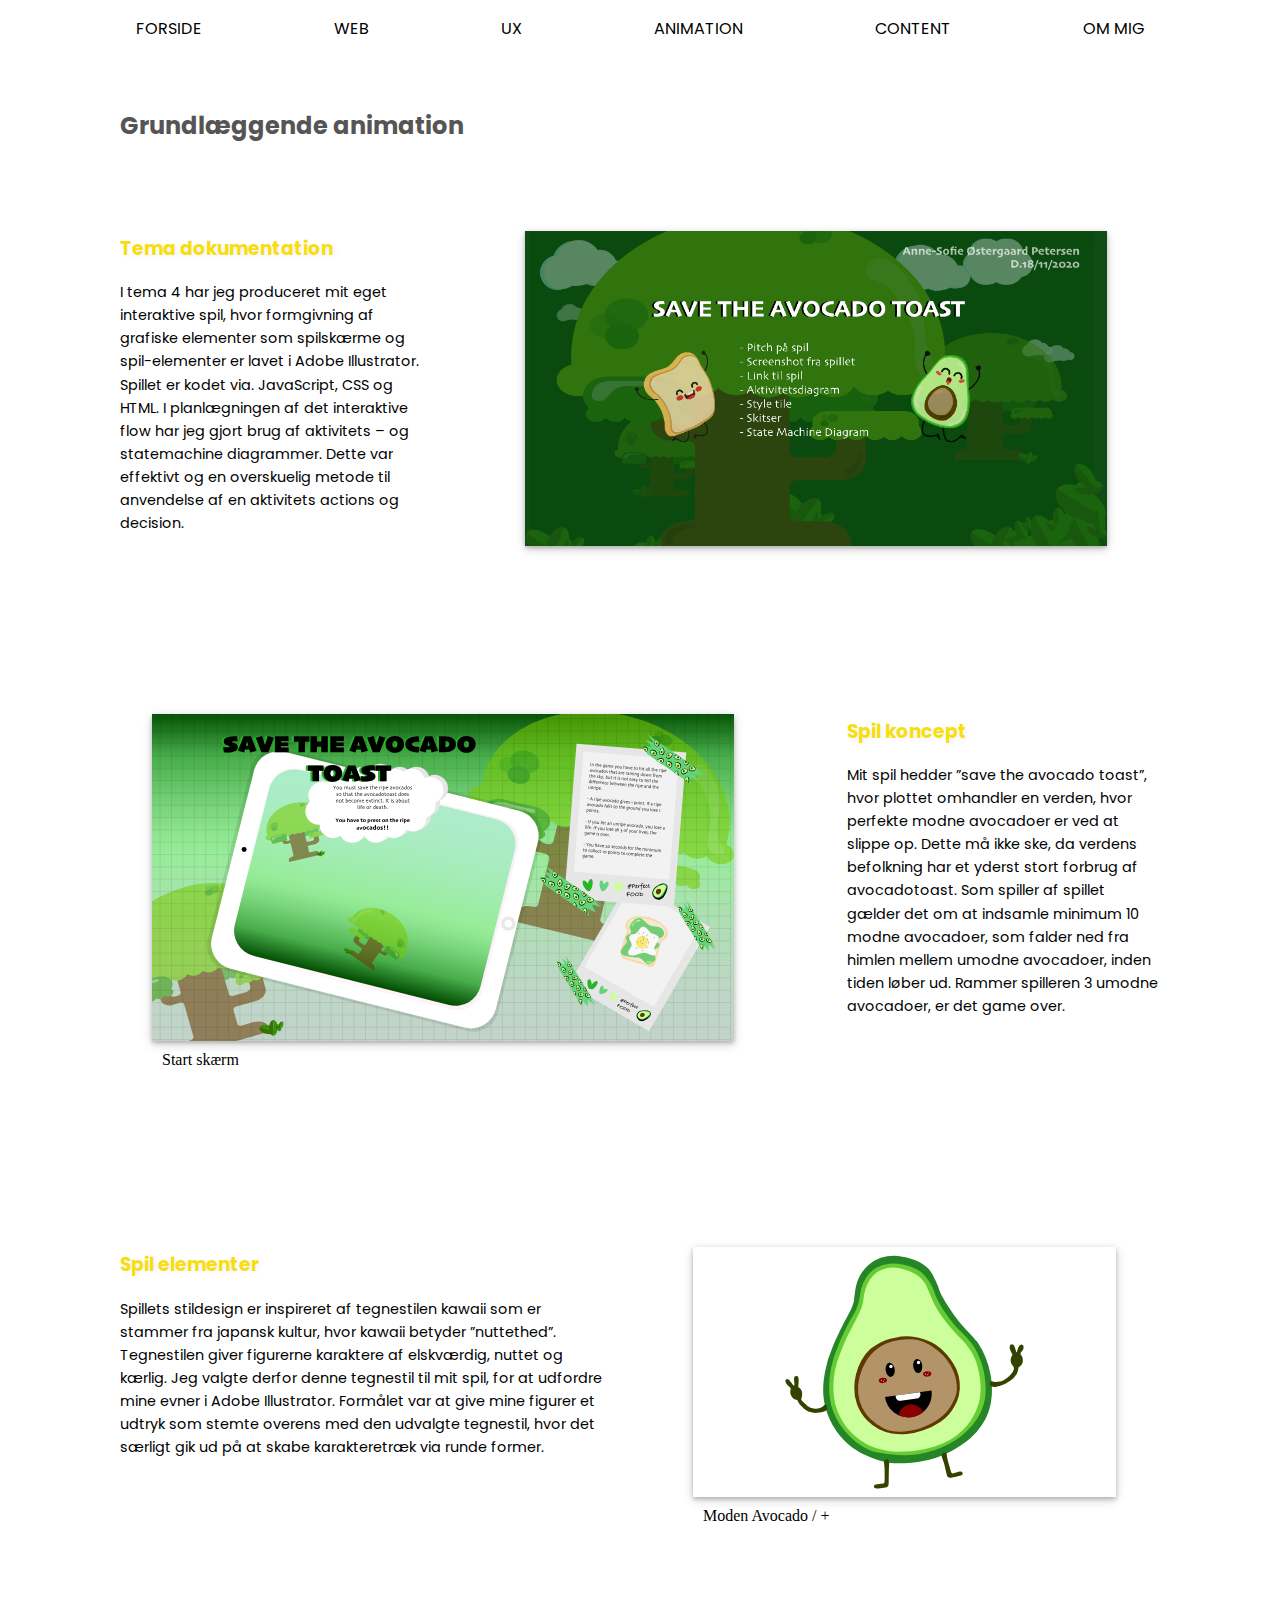
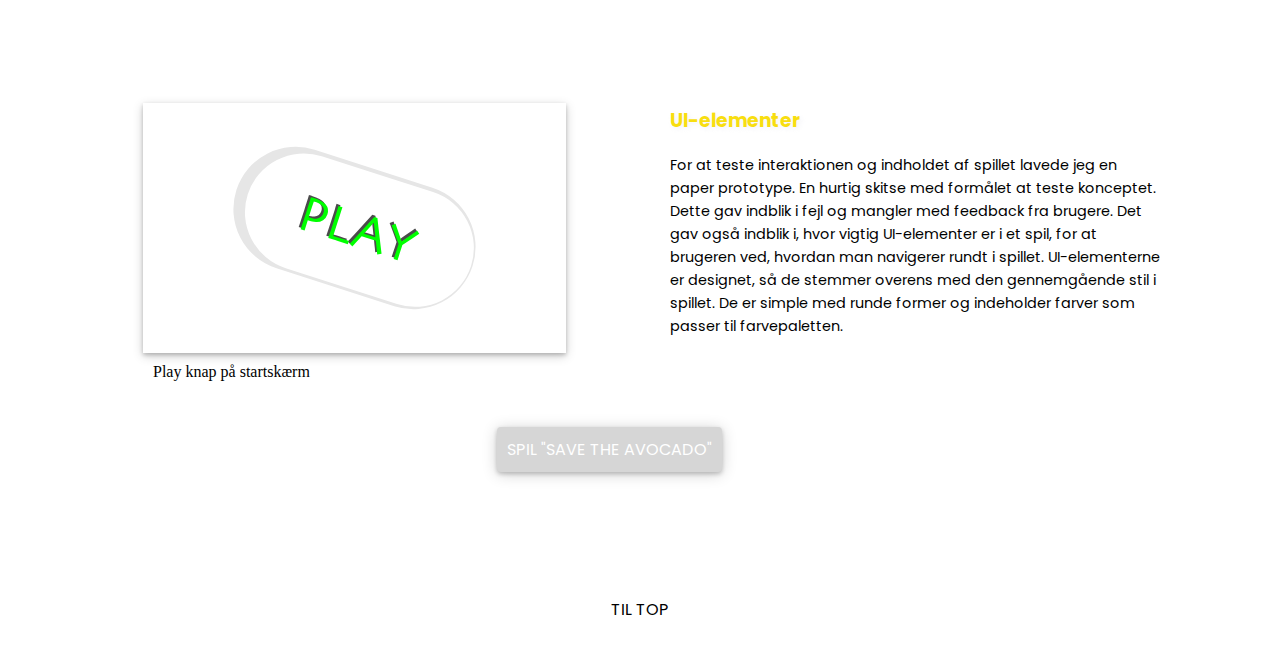
==== commit 1307983b: "h" ====
--- a/animation.html
+++ b/animation.html
@@ -1,10 +1,11 @@
 <!DOCTYPE html>
-<html lang="">
+<html lang="da">
 
 <head>
+    <meta name="robots" content="noindex">
     <meta charset="utf-8">
     <meta name="viewport" content="width=device-width, initial-scale=1.0">
-    <title>Galleri</title>
+    <title>Portfolio eksamen</title>
     <link rel="stylesheet" href="main.css">
     <link rel="stylesheet" href="animation.css">
     <link rel="preconnect" href="https://fonts.gstatic.com">
@@ -25,7 +26,7 @@
                 <li><a href="index.html">FORSIDE</a></li>
                 <li><a href="html.html">WEB</a></li>
                 <li><a href="grundUX.html">UX</a></li>
-                <li><a href="animation.html">Animation</a></li>
+                <li><a href="animation.html">ANIMATION</a></li>
                 <li><a href="grundindhold.html">CONTENT</a></li>
                 <li><a href="ommig.html">OM MIG</a></li>
             </ul>
@@ -40,7 +41,7 @@
             <div class="section_wrapper">
                 <div class="text">
                     <h3>Tema dokumentation</h3>
-                    <p>I tema 4 har jeg produceret mit eget interaktive spil, hvor formgivning af grafiske elementer som spilskærme og spil-elementer lavet i Adobe Illustrator, samt kode via. JavaScript, CSS og HTML har været særlige fokusområder. Planlægningen af det interaktive flow har jeg gjort brug af aktivitets – og statemachine diagram. Dette var effektiv, samt en overskuelig metode til anvendelse af en aktivitets actions og decision.
+                    <p>I tema 4 har jeg produceret mit eget interaktive spil, hvor formgivning af grafiske elementer som spilskærme og spil-elementer er lavet i Adobe Illustrator. Spillet er kodet via. JavaScript, CSS og HTML. I planlægningen af det interaktive flow har jeg gjort brug af aktivitets – og statemachine diagrammer. Dette var effektivt og en overskuelig metode til anvendelse af en aktivitets actions og decision.
 
                     </p>
                 </div>
@@ -97,7 +98,7 @@
                 </div>
                 <div class="text">
                     <h3>Spil koncept</h3>
-                    <p>Mit spil hedder ”save the avocado toast”, hvor plottet omhandler at verden er ved at slippe op af perfekte modne avocadoer. Dette må ikke ske, da verdens befolkning har et yderst stort forbrug af avocadotoast. Som spiller af spillet gælder det om at indsamle minimum 10 modne avocadoer, som falder ned fra himlen mellem umodne avocadoer inden tiden løber ud. Rammer spilleren 3 umodne avocadoer er det game over.</p>
+                    <p>Mit spil hedder ”save the avocado toast”, hvor plottet omhandler en verden, hvor perfekte modne avocadoer er ved at slippe op. Dette må ikke ske, da verdens befolkning har et yderst stort forbrug af avocadotoast. Som spiller af spillet gælder det om at indsamle minimum 10 modne avocadoer, som falder ned fra himlen mellem umodne avocadoer, inden tiden løber ud. Rammer spilleren 3 umodne avocadoer, er det game over.</p>
                 </div>
             </div>
         </section>
@@ -105,7 +106,7 @@
             <div class="section_wrapper">
                 <div class="text">
                     <h3>Spil elementer</h3>
-                    <p>Lorem ipsum dolor sit amet, consectetur adipiscing elit. Aenean vestibulum molestie varius. Suspendisse volutpat volutpat viverra. Sed sed ante vehicula, tincidunt elit at, dapibus sem. Praesent gravida rhoncus erat. Duis auctor cursus magna, et ornare quam dictum blandit. Duis bibendum enim ut arcu euismod auctor. In hac habitasse platea dictumst. Mauris venenatis, dui in sollicitudin commodo, magna erat bibendum odio, ut malesuada purus lorem eget urna.</p>
+                    <p>Spillets stildesign er inspireret af tegnestilen kawaii som er stammer fra japansk kultur, hvor kawaii betyder ”nuttethed”. Tegnestilen giver figurerne karaktere af elskværdig, nuttet og kærlig. Jeg valgte derfor denne tegnestil til mit spil, for at udfordre mine evner i Adobe Illustrator. Formålet var at give mine figurer et udtryk som stemte overens med den udvalgte tegnestil, hvor det særligt gik ud på at skabe karakteretræk via runde former. </p>
                 </div>
                 <div class="image-container">
                     <figure>
@@ -171,8 +172,8 @@
                     </figure>
                 </div>
                 <div class="text">
-                    <h3>UI elementer </h3>
-                    <p>Lorem ipsum dolor sit amet, consectetur adipiscing elit. Aenean vestibulum molestie varius. Suspendisse volutpat volutpat viverra. Sed sed ante vehicula, tincidunt elit at, dapibus sem. Praesent gravida rhoncus erat. Duis auctor cursus magna, et ornare quam dictum blandit. Duis bibendum enim ut arcu euismod auctor. In hac habitasse platea dictumst. Mauris venenatis, dui in sollicitudin commodo, magna erat bibendum odio, ut malesuada purus lorem eget urna.</p>
+                    <h3>UI-elementer </h3>
+                    <p>For at teste interaktionen og indholdet af spillet lavede jeg en paper prototype. En hurtig skitse med formålet at teste konceptet. Dette gav indblik i fejl og mangler med feedback fra brugere. Det gav også indblik i, hvor vigtig UI-elementer er i et spil, for at brugeren ved, hvordan man navigerer rundt i spillet. UI-elementerne er designet, så de stemmer overens med den gennemgående stil i spillet. De er simple med runde former og indeholder farver som passer til farvepaletten.</p>
                 </div>
             </div>
             <a href="http://asoep.dk/kea/04_animation/spil/spil/index.html" class="button">SPIL "SAVE THE AVOCADO"</a>
--- a/main.css
+++ b/main.css
@@ -6,7 +6,6 @@
 main {
     max-width: 1080px;
     margin: 1.5rem auto;
-    /*    margin-top: 1rem;*/
 }
 
 
@@ -23,19 +22,18 @@
 section {
     max-width: 1200px;
     margin: 0 auto;
-    padding-bottom: 1rem;
+    padding-bottom: 6rem;
 
 }
 
 p {
     font-family: 'Poppins', sans-serif;
-    /*    font-family: 'Montserrat';*/
-    font-size: 0.8rem;
+    font-size: 0.9rem;
+    line-height: 1.6;
 }
 
 h1 {
     font-family: 'Poppins', sans-serif;
-    /*    font-family: 'Playfair Display', serif;*/
     font-size: 2rem;
     color: #FAF8F2;
     margin: 0;
@@ -44,7 +42,6 @@
 h2 {
     color: #555555;
     font-family: 'Poppins', sans-serif;
-    /*    font-family: 'Playfair Display', serif;*/
     text-align: left;
     font-size: 1.5rem;
     padding-bottom: 2rem;
--- a/animation.css
+++ b/animation.css
@@ -4,28 +4,6 @@
     box-shadow: 0 2px 4px 0 rgba(0, 0, 0, 0.2), 0 3px 10px 0 rgba(0, 0, 0, 0.19);
 }
 
-/*Gobal styles*/
-body {
-    background: white;
-}
-
-
-h3 {
-    text-align: left;
-}
-
-p {
-    text-align: left;
-
-}
-
-/*main content*/
-
-section {
-    text-align: center;
-    margin: 40px 0;
-    padding-bottom: 0;
-}
 
 #fourth_section img {
     height: 250px;
@@ -106,6 +84,8 @@
     color: white;
     font-family: 'Poppins', sans-serif;
     padding: 10px;
+    left: 31vw;
+
     box-shadow: 0 2px 4px 0 rgba(0, 0, 0, 0.2), 0 2px 15px 0 rgba(0, 0, 0, 0.19);
 
 }
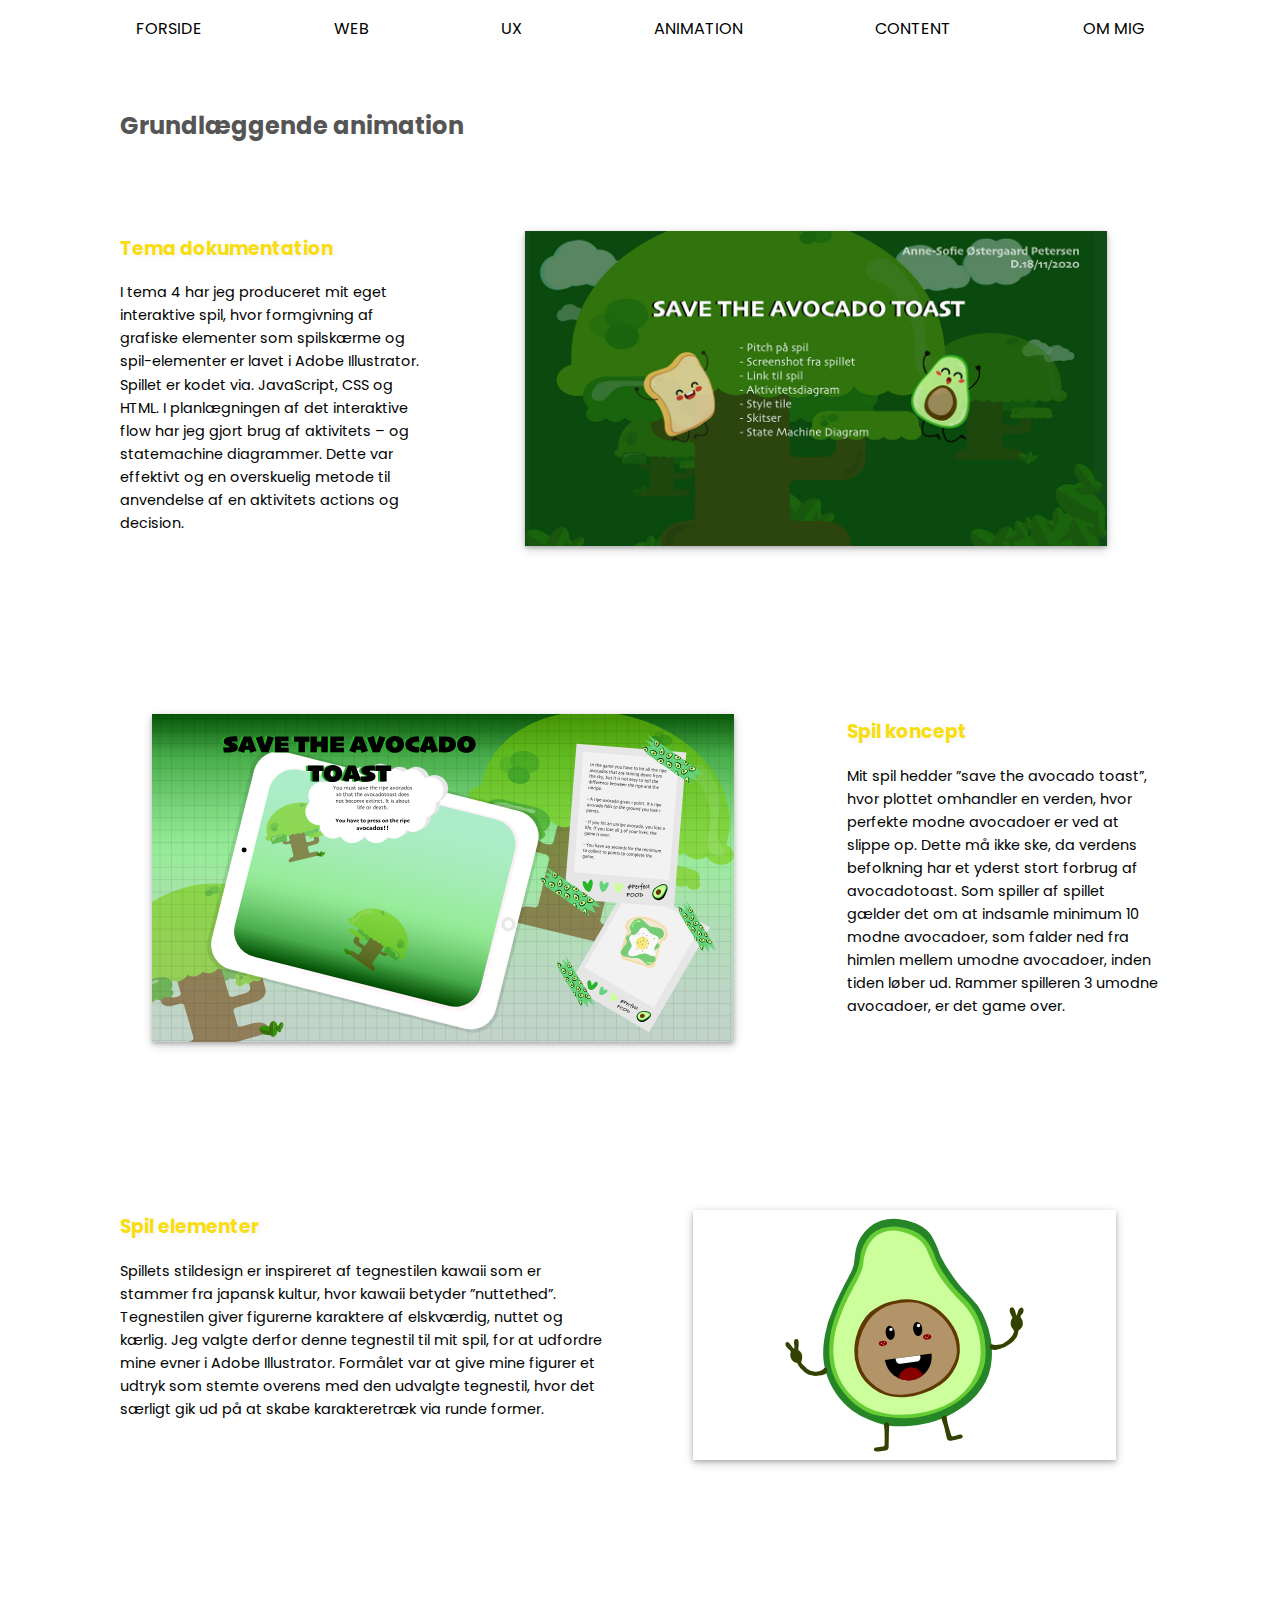
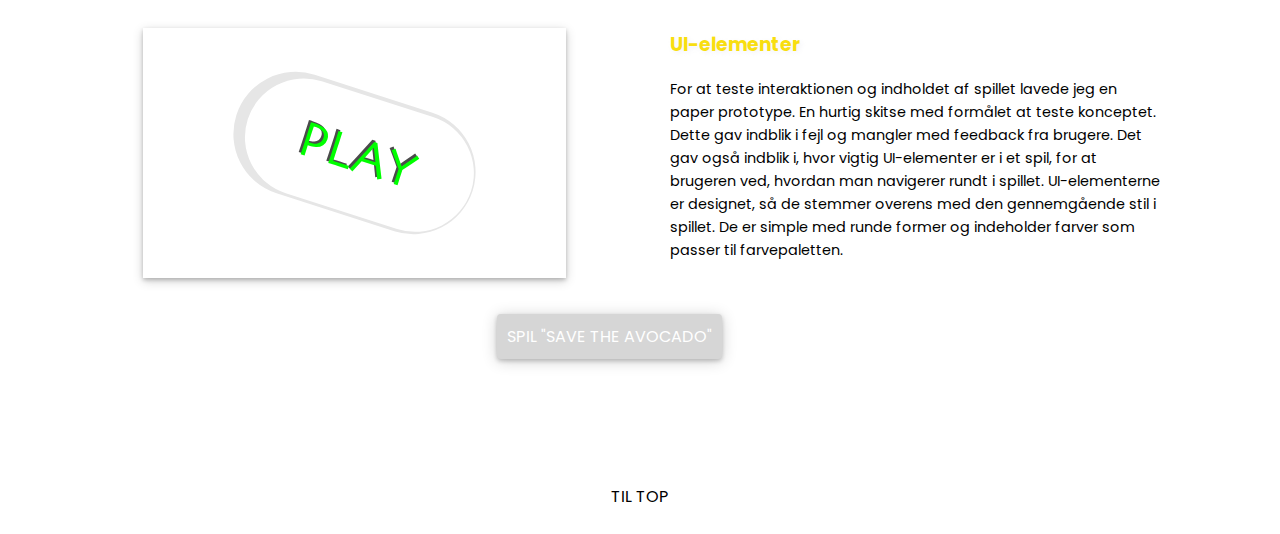
==== commit b3d069b6: "Sidste" ====
--- a/animation.html
+++ b/animation.html
@@ -80,20 +80,16 @@
 
                     <figure>
                         <img src="animation_image/assets/baggrundstart.svg" alt="startskærm">
-                        <figcaption>Start skærm</figcaption>
                     </figure>
 
                     <figure>
                         <img src="animation_image/assets/baggrundspilleskaerm.svg" alt="spilleskærm">
-                        <figcaption>Baggrund spilleskærm</figcaption>
                     </figure>
                     <figure>
                         <img src="animation_image/assets/baggrundlevelcomplete.svg" alt="levelcomplete">
-                        <figcaption> Levelcomplete skærm </figcaption>
                     </figure>
                     <figure>
                         <img src="animation_image/assets/baggrundgameover.svg" alt="gameover">
-                        <figcaption> Game over skærm </figcaption>
                     </figure>
                 </div>
                 <div class="text">
@@ -111,28 +107,22 @@
                 <div class="image-container">
                     <figure>
                         <img src="animation_image/assets/figurgodavokado.svg" alt="moden avokado">
-                        <figcaption>Moden Avocado / + </figcaption>
                     </figure>
 
                     <figure>
                         <img src="animation_image/assets/figurdarligavokado.svg" alt="umoden avokado">
-                        <figcaption>Umoden Avocado / - </figcaption>
                     </figure>
                     <figure>
                         <img src="animation_image/assets/figuravokado.svg" alt="avokado">
-                        <figcaption>Figure på startskærm </figcaption>
                     </figure>
                     <figure>
                         <img src="animation_image/assets/figurtoast.svg" alt="umoden avokado">
-                        <figcaption>Figure på startskærm </figcaption>
                     </figure>
                     <figure>
                         <img src="animation_image/assets/figurspeljaeg.svg" alt="umoden avokado">
-                        <figcaption>Figure på startskærm </figcaption>
                     </figure>
                     <figure>
                         <img src="animation_image/assets/figuravokadotoast.svg" alt="umoden avokado">
-                        <figcaption>Figure på startskærm </figcaption>
                     </figure>
                 </div>
             </div>
@@ -146,29 +136,23 @@
 
                     <figure>
                         <img src="animation_image/assets/knapplay.svg" alt="start knap">
-                        <figcaption>Play knap på startskærm</figcaption>
                     </figure>
 
                     <figure>
                         <img src="animation_image/assets/avokadoliv.svg" alt="liv">
-                        <figcaption>Antal Liv på spilleskærm</figcaption>
                     </figure>
 
                     <figure>
                         <img src="animation_image/assets/avokadoliv.svg" alt="point">
-                        <figcaption>Antal point tæller</figcaption>
                     </figure>
                     <figure>
                         <img src="animation_image/assets/figuravokadotoasttid.svg" alt="tid">
-                        <figcaption>Tidstæller på spilleskærm</figcaption>
                     </figure>
                     <figure>
                         <img src="animation_image/assets/knapplayagain.svg" alt="prøv igen knap">
-                        <figcaption>play again knap på level complete skærm</figcaption>
                     </figure>
                     <figure>
                         <img src="animation_image/assets/knaptryagain.svg" alt="prøv igen knap">
-                        <figcaption>Try again knap på game over skærm</figcaption>
                     </figure>
                 </div>
                 <div class="text">
--- a/animation.css
+++ b/animation.css
@@ -21,11 +21,6 @@
 
 .image-container figure {
     flex-grow: 1;
-}
-
-.image-container figcaption {
-    padding: 10px;
-    background: white;
 }
 
 .image-container {
